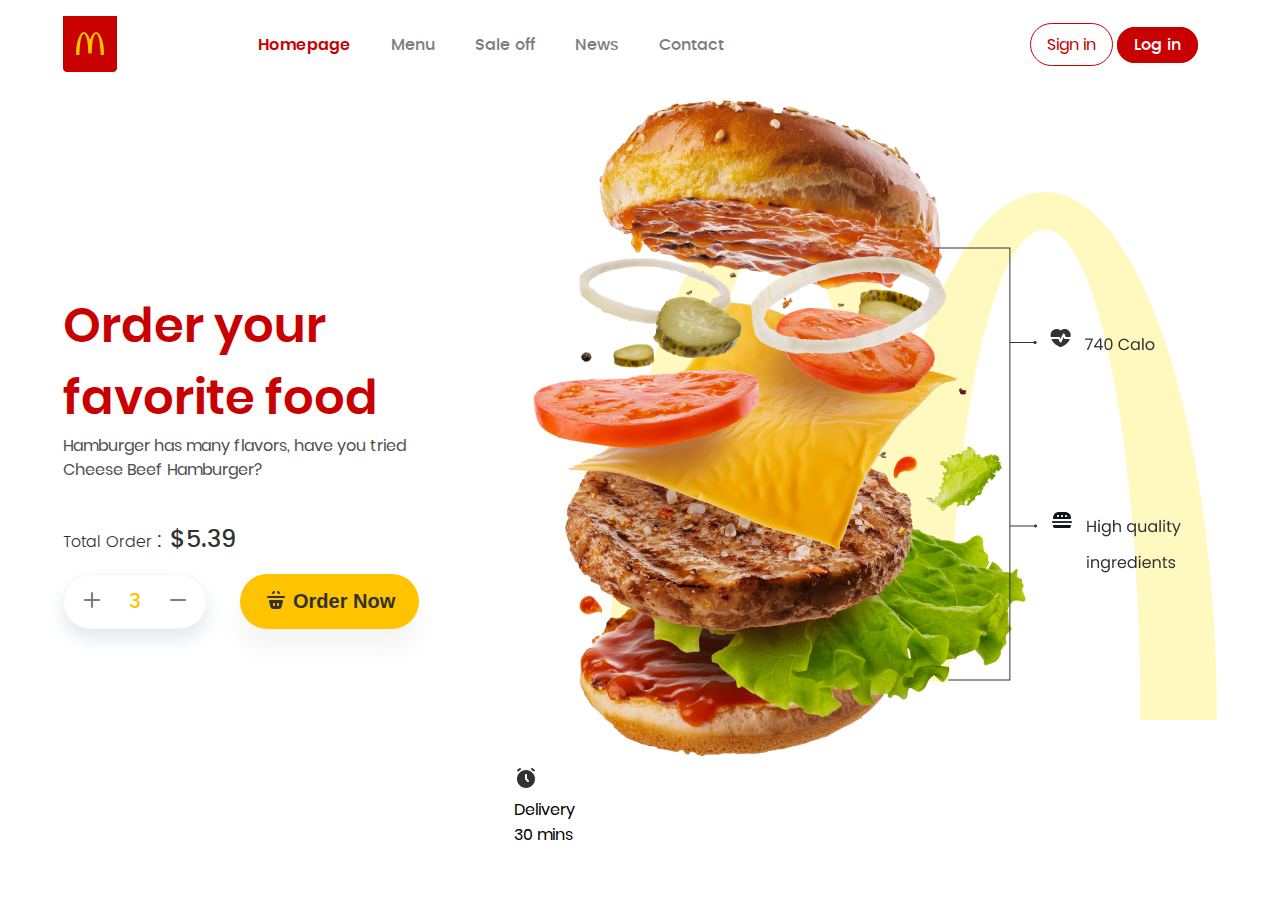
==== Food Delivery/index.html @ c7201e4a "Responsive Header" ====
<!DOCTYPE html>
<html lang="en">
<head>
    <meta charset="UTF-8">
    <meta name="viewport" content="width=device-width, initial-scale=1.0">
    <title>Document</title>
    <link rel="stylesheet" href="./css/style.css">
    <link rel="stylesheet" href="./css/media.css">
</head>
<body>
    
    <div class="container">

        <!-- Header -->
        <header class="main-header">
            <div class="nav">
                <img src="./img/lgo.png" alt="">
                <ul>
                    <li>
                        <a href="">Homepage</a>
                    </li>
                    <li>
                        <a href="">Menu</a>
                    </li>
                    <li>
                        <a href="">Sale off</a>
                    </li>
                    <li>
                        <a href="">News</a>
                    </li>
                    <li>
                        <a href="">Contact</a>
                    </li>
                </ul>
                <div class="link-nav">
                    <a href="">Sign in</a>
                    <a href="">Log in</a>
                </div>
                <div class="menu-icon">
                    <input type="checkbox" id="menu-input" hidden>
                    <label for="menu-input">
                        <svg width="35" height="35" viewBox="0 0 35 35" fill="none" xmlns="http://www.w3.org/2000/svg">
                           <path d="M2.91675 20.4166C2.91675 19.6112 3.56967 18.9583 4.37508 18.9583H30.6251C31.4305 18.9583 32.0834 19.6112 32.0834 20.4166C32.0834 21.2221 31.4305 21.875 30.6251 21.875H4.37508C3.56967 21.875 2.91675 21.2221 2.91675 20.4166Z" fill="#504F4F"/>
                           <path fill-rule="evenodd" clip-rule="evenodd" d="M4.375 14.5833C4.375 9.75082 8.29251 5.83331 13.125 5.83331H21.875C26.7075 5.83331 30.625 9.75082 30.625 14.5833C30.625 15.3887 29.9721 16.0416 29.1667 16.0416H5.83333C5.02792 16.0416 4.375 15.3887 4.375 14.5833ZM13.125 11.6666C13.125 12.4721 12.4721 13.125 11.6667 13.125C10.8613 13.125 10.2083 12.4721 10.2083 11.6666C10.2083 10.8612 10.8613 10.2083 11.6667 10.2083C12.4721 10.2083 13.125 10.8612 13.125 11.6666ZM17.5 13.125C18.3054 13.125 18.9583 12.4721 18.9583 11.6666C18.9583 10.8612 18.3054 10.2083 17.5 10.2083C16.6946 10.2083 16.0417 10.8612 16.0417 11.6666C16.0417 12.4721 16.6946 13.125 17.5 13.125ZM24.7917 11.6666C24.7917 12.4721 24.1388 13.125 23.3333 13.125C22.5279 13.125 21.875 12.4721 21.875 11.6666C21.875 10.8612 22.5279 10.2083 23.3333 10.2083C24.1388 10.2083 24.7917 10.8612 24.7917 11.6666Z" fill="#504F4F"/>
                           <path d="M30.625 26.25C30.625 27.8608 29.3192 29.1666 27.7083 29.1666H7.29167C5.68083 29.1666 4.375 27.8608 4.375 26.25C4.375 25.4446 5.02792 24.7916 5.83333 24.7916H29.1667C29.9721 24.7916 30.625 25.4446 30.625 26.25Z" fill="#504F4F"/>  
                        </svg>

                        <svg id="close-icon" class="w-6 h-6 text-gray-800 dark:text-white" width="35" height="35" aria-hidden="true" xmlns="http://www.w3.org/2000/svg" width="24" height="24" fill="none" viewBox="0 0 24 24">
                           <path stroke="currentColor" stroke-linecap="round" stroke-linejoin="round" stroke-width="2" d="M6 18 17.94 6M18 18 6.06 6"/>
                        </svg>                          
                    </label>
                    <ul class="nav-menu-sidebar">
                        <li>
                            <a href="">Homepage</a>
                        </li>
                        <li>
                            <a href="">Menu</a>
                        </li>
                        <li>
                            <a href="">Sale off</a>
                        </li>
                        <li>
                            <a href="">News</a>
                        </li>
                        <li>
                            <a href="">Contact</a>
                        </li>
                    </ul>
                </div>
            </div>

            <!-- Header Bottom -->
            <div class="header-bottom">

                <!-- Header Left -->
                <div class="header-content-left">
                    <h1>Order your favorite food</h1>
                    <p>Hamburger has many flavors, have you tried Cheese Beef Hamburger?</p>
                
 
                   <div class="order-food">
                        <div class="text-price-order">
                        <span>Total Order</span>
                        <span> : </span>
                        <span>$5.39</span>
                        </div>

                        <div class="action-order">
                            <div class="button-action">
                                <button>
                                    <svg width="24" height="24" viewBox="0 0 24 24" fill="none" xmlns="http://www.w3.org/2000/svg">
                                        <path d="M12 5V19" stroke="#7D7C7C" stroke-width="2" stroke-linecap="round" stroke-linejoin="round"/>
                                        <path d="M5 12H19" stroke="#7D7C7C" stroke-width="2" stroke-linecap="round" stroke-linejoin="round"/>
                                    </svg> 
                                </button>
                        
                                <span>3</span>

                                <button>
                                    <svg width="24" height="24" viewBox="0 0 24 24" fill="none" xmlns="http://www.w3.org/2000/svg">
                                        <path d="M5 12H19" stroke="#7D7C7C" stroke-width="2" stroke-linecap="round" stroke-linejoin="round"/>
                                    </svg>
                                </button>
                            </div>
                            <button>
                                <svg width="24" height="24" viewBox="0 0 24 24" fill="none" xmlns="http://www.w3.org/2000/svg">
                                    <path fill-rule="evenodd" clip-rule="evenodd" d="M5.9963 12C5.344 12 4.86633 12.6144 5.02717 13.2466L6.42488 18.7398C6.76319 20.0693 7.96032 21 9.33225 21H14.6652C16.0383 21 17.2362 20.0678 17.5734 18.7367L18.9644 13.2456C19.1245 12.6137 18.6469 12 17.9951 12H5.9963ZM9 16C9 15.4477 9.44771 15 10 15C10.5523 15 11 15.4477 11 16V17C11 17.5523 10.5523 18 10 18C9.44771 18 9 17.5523 9 17V16ZM13 16C13 15.4477 13.4477 15 14 15C14.5523 15 15 15.4477 15 16V17C15 17.5523 14.5523 18 14 18C13.4477 18 13 17.5523 13 17V16Z" fill="#323232"/>
                                    <path d="M3 9C3 8.44772 3.44772 8 4 8H20C20.5523 8 21 8.44772 21 9C21 9.55228 20.5523 10 20 10H4C3.44772 10 3 9.55228 3 9Z" fill="#323232"/>
                                    <path fill-rule="evenodd" clip-rule="evenodd" d="M10.7071 4.70711C11.0976 4.31658 11.0976 3.68342 10.7071 3.29289C10.3166 2.90237 9.68342 2.90237 9.29289 3.29289L8.29289 4.29289C7.90237 4.68342 7.90237 5.31658 8.29289 5.70711C8.68342 6.09763 9.31658 6.09763 9.70711 5.70711L10.7071 4.70711ZM13.2929 4.70711C12.9024 4.31658 12.9024 3.68342 13.2929 3.29289C13.6834 2.90237 14.3166 2.90237 14.7071 3.29289L15.7071 4.29289C16.0976 4.68342 16.0976 5.31658 15.7071 5.70711C15.3166 6.09763 14.6834 6.09763 14.2929 5.70711L13.2929 4.70711Z" fill="#323232"/>
                                </svg>
                                Order Now
                            </button>
                        </div>
                    </div>
                </div>

                <!-- Header Right -->
                <div class="header-img">
                    <img src="./img/Group 15.png" alt="">
                    <div class="fixed-box-delivery">
                        <div>
                            <svg width="24" height="24" viewBox="0 0 24 24" fill="none" xmlns="http://www.w3.org/2000/svg">
                                <path fill-rule="evenodd" clip-rule="evenodd" d="M3 13C3 8.02944 7.02944 4 12 4C16.9706 4 21 8.02944 21 13C21 17.9706 16.9706 22 12 22C7.02944 22 3 17.9706 3 13ZM13 9C13 8.44772 12.5523 8 12 8C11.4477 8 11 8.44772 11 9V13C11 13.2652 11.1054 13.5196 11.2929 13.7071L13.2929 15.7071C13.6834 16.0976 14.3166 16.0976 14.7071 15.7071C15.0976 15.3166 15.0976 14.6834 14.7071 14.2929L13 12.5858V9Z" fill="#323232"/>
                                <path d="M4.60006 5.30006C4.15823 5.63143 3.53143 5.54189 3.20006 5.10006C2.86869 4.65823 2.95823 4.03143 3.40006 3.70006L5.40006 2.20006C5.84189 1.86869 6.46869 1.95823 6.80006 2.40006C7.13143 2.84189 7.04189 3.46869 6.60006 3.80006L4.60006 5.30006Z" fill="#323232"/>
                                <path d="M18.6001 2.20018C18.1582 1.86881 17.5314 1.95835 17.2001 2.40018C16.8687 2.842 16.9582 3.46881 17.4001 3.80018L19.4001 5.30018C19.8419 5.63155 20.4687 5.542 20.8001 5.10018C21.1314 4.65835 21.0419 4.03155 20.6001 3.70018L18.6001 2.20018Z" fill="#323232"/>
                            </svg>
                        </div>
                        <span>Delivery</span>
                    </div>
                    <span>30 mins</span>
                </div>

            </div>
        </header>
    
        <!-- Main -->
        <main>
        </main>
    
        <!-- Footer -->
        <footer>
    
        </footer>

    </div>

</body>
</html>
---- Food Delivery/css/style.css ----
*{
    margin: 0;
    padding: 0;
    box-sizing: border-box;
}
body{
    font-family: Poppins;
}
.container{
    max-width: 1170px;
    margin: 0 auto;
    padding: 0 0.5rem;
}
ul{ list-style: none; } a{ text-decoration: none; }

@font-face {
    font-family: Poppins;
    font-style: normal;
    font-weight: 900;
    src: url('../font/Poppins/poppins-bold-webfont.woff') format('woff');
}
@font-face {
    font-family: Poppins;
    font-style: normal;
    font-weight: 600;
    src: url('../font/Poppins/Poppins-SemiBold.woff') format('woff');
}
@font-face {
    font-family: Poppins;
    font-style: normal;
    font-weight: 500;
    src: url('../font/Poppins/poppins-medium-webfont.woff') format('woff');
}
@font-face {
    font-family: Poppins;
    font-style: normal;
    font-weight: 400;
    src: url('../font/Poppins/Poppins-Regular.woff') format('woff');
}
@font-face {
    font-family: Poppins;
    font-style: normal;
    font-weight: 300;
    src: url('../font/Poppins/poppins-light-webfont.woff') format('woff');
}

:root{
    --main-color: #C90000;
    --firth-color: #7D7C7C;
    --second-color: #504F4F;
    --third-color: #323232;
    --fourth-color: #FFC300;
    --fifth-color: #FFF6A3;
    --sixth-color: #E3E3E3;
    --seventh-color: #F1F1F1;
    --eighth-color: #fff;
    --ninth-color: #504F4F;
    --last-color: rgba(241, 241, 241, 0.7);
}


/* ----- Header ----- */
.main-header{
    margin-top: 1rem;
}
.nav{
    display: grid;
    grid-template-columns: 58px 635px 187px;
    justify-content: space-between;
    align-items: center;
}
/* .nav img{
    width: 54px;
    height: 56px;
    border-radius: 8px;
} */
.nav ul{
    display: flex;
    justify-content: flex-start;
    align-items: center;
    gap: 2.5rem;
}
.nav ul li:first-child a{
    color: var(--main-color);
    font-weight: 600;
}
.nav ul li:first-child a:hover{
    color: #f49b01;
    font-weight: 600;
}
.nav ul li:not(:first-child) a{
    color: var(--firth-color);
    font-weight: 500;
}
.nav ul li:not(:first-child) a:hover{
    color: #C90000;
    font-weight: 500;
}
.link-nav a{
    border: 1px solid var(--main-color);
    padding: 9px 16px;
    font-size: 16px;
    gap: 10px;
    border-radius: 100px;
}
.link-nav a:first-child{
    color: var(--main-color);
    font-weight: 400;
    gap: 10px;
}

.link-nav a:last-child{
    background-color: var(--main-color);
    color: var(--eighth-color);
    font-weight: 500;
    gap: 10px;
}

.nav-menu-sidebar{
    flex-direction: column;
    position: fixed;
    right: 0;
    top: 10;
    background-color: var(--eighth-color);
    height: 100%;
    padding: 1rem;
    width: 200px;
    border-left: 2px solid var(--firth-color);
    transform: translateX(+300px);
    transition: all 250ms ease-out;
}
#close-icon{
    display: none;
    color: var(--second-color);
}

/* ----- Burger Responsive ----- */

/* #menu-input:checked ~ label */
#menu-input:checked + label + ul{
    transform: translateX(0);
}
#menu-input:checked + label svg:first-child{
    display: none;
}
#menu-input:checked + label svg:last-child{
    display: block;
}

/* ----- Header Bottom ----- */
.header-bottom{
    display: grid;
    grid-template-columns: auto auto;
}
.header-content-left{
    align-self: center;
}
.header-content-left h1{
    color: var(--main-color);
    font-size: 48px;
    font-weight: 600;
}
.header-content-left p{
    color: var(--ninth-color);
    font-size: 16px;
    font-weight: 400;
    line-height: 24px;
    text-align: left;
    width: 77%;
}
.order-food{
    margin-top: 40px;
}
.text-price-order{
    color: var(--third-color);
    margin-bottom: 1rem;
}
.text-price-order span:first-child{
    color: var(--third-color);
    font-size: 16px;
    font-weight: 300;
    line-height: 24px;
}
.text-price-order span:nth-child(2){
    color: var(--third-color);
    font-size: 24px;
    font-weight: 300;
    line-height: 36px;
}
.text-price-order span:last-child{
    color: var(--third-color);
    font-size: 24px;
    font-weight: 500;
    line-height: 36px;
}
.action-order{
    display: flex;
    justify-content: space-between;
    max-width: 79%;
}
.button-action{
    border: 1px solid var(--last-color);
    background-color: var(--eighth-color);
    border-radius: 100px;
    padding: 8px 16px;
    box-shadow: 0px 10px 17px 0px rgba(112, 144, 176, 0.2);
    display: flex;
    align-items: center;
    justify-content: center;
    max-width: 41%;
    gap: 12px;
}
.button-action button{
    background-color: transparent;
    border: none;
}
.button-action span{
    color: var(--fourth-color);
    font-size: 20px;
    font-weight: 500;
}
.button-action span::after , .button-action span::before{
    content: '';
    width: 1px;
    height: 22px;
    display: inline-block;
    color: var(--last-color);
}
.button-action span::after{
    margin-left: 12px;
}
.button-action span::before{
    margin-right: 12px;
}
.action-order > button{
    display: flex;
    justify-content: center;
    align-items: center;
    color: var(--third-color);
    background-color: var(--fourth-color);
    box-shadow: 0 20px 20px 0 var(--last-color);
    border: none;
    border-radius: 100px;
    padding: 16px 24px;
    font-size: 20px;
    font-weight: 600;
}
.button-action span{
    margin-bottom: 5px;
}
.action-order > button svg{
    margin-right: 5px;
    margin-top: -3px;
}
---- Food Delivery/css/media.css ----
@media (max-width:834px){
    .nav{
        grid-template-columns: repeat(3,auto);
    }
    /* این علامت > یعنی فرزندان مستقیم */
    .nav > ul{
        display: none;
    }
    .link-nav{
        justify-self: center;
    }
    .menu-icon{
        justify-self: flex-end;
    }
}

@media (min-width:835px){
    .menu-icon{
        display: none;
    }
}
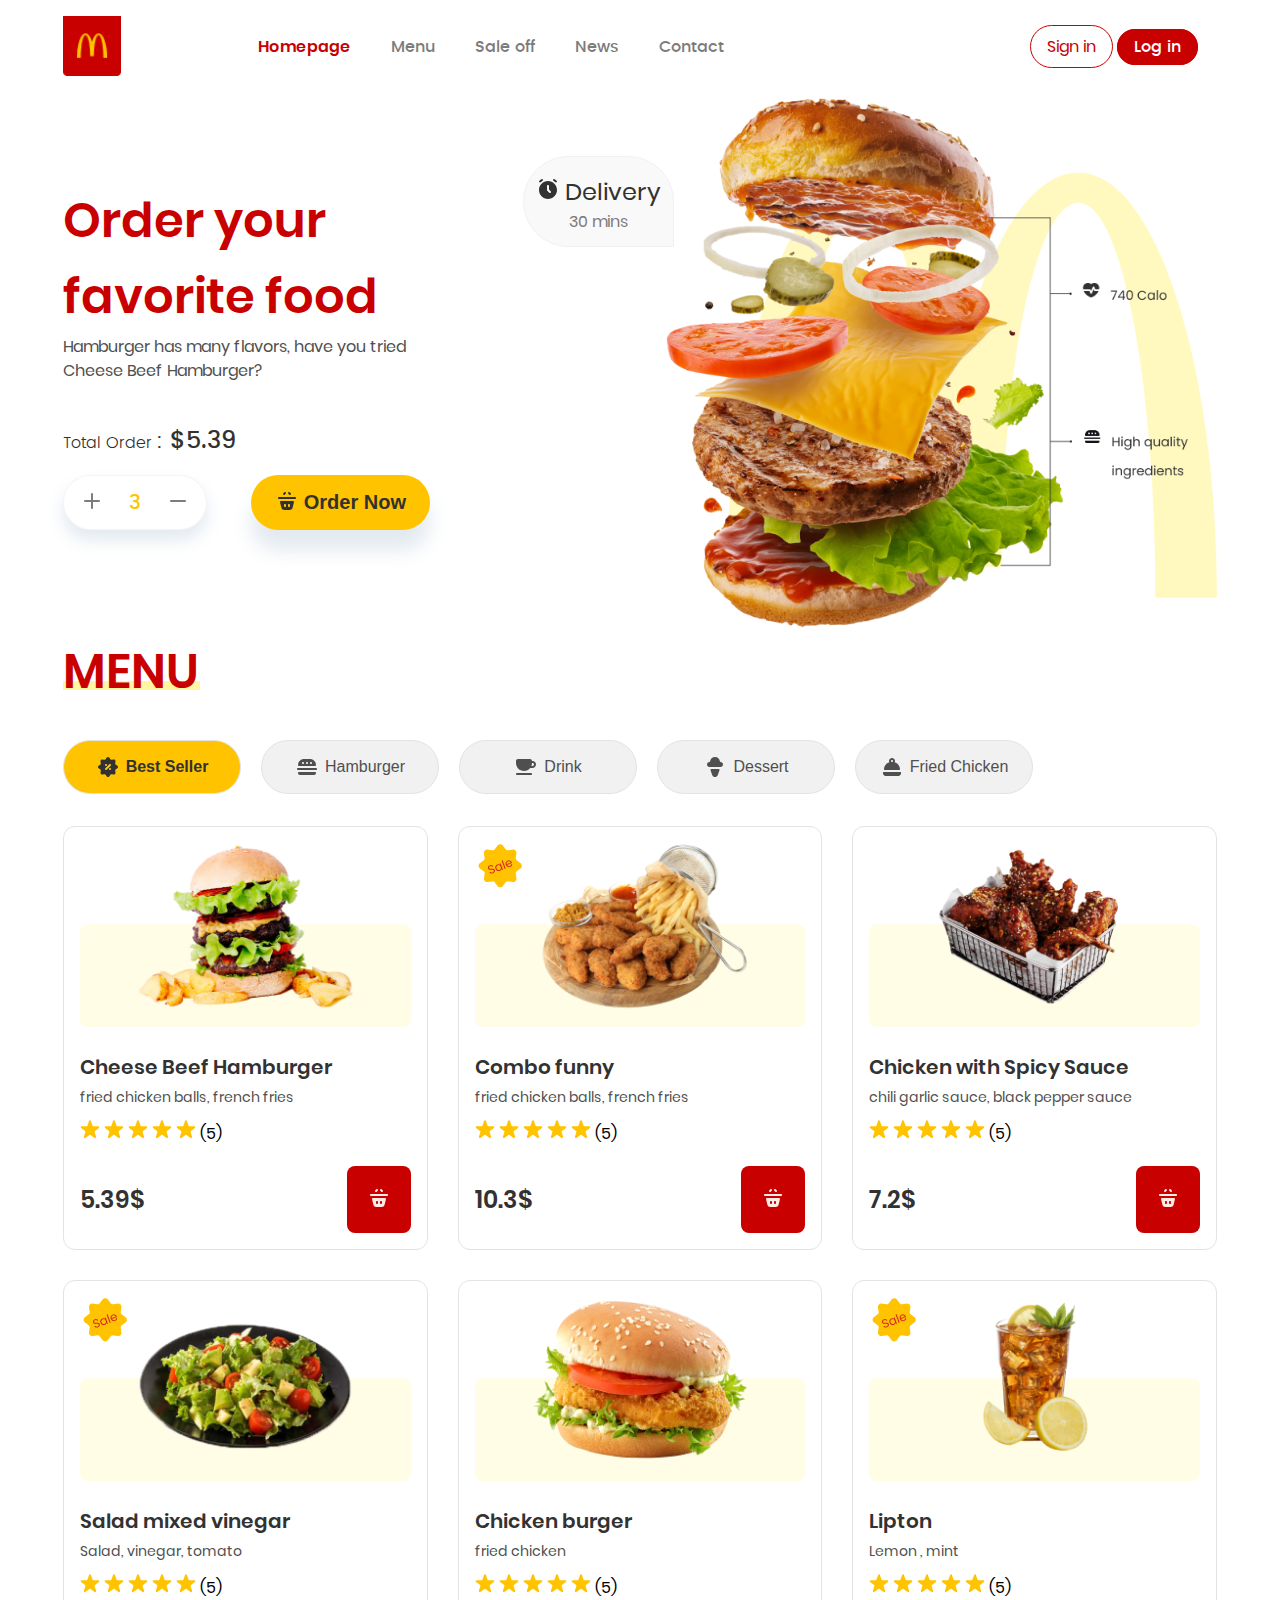
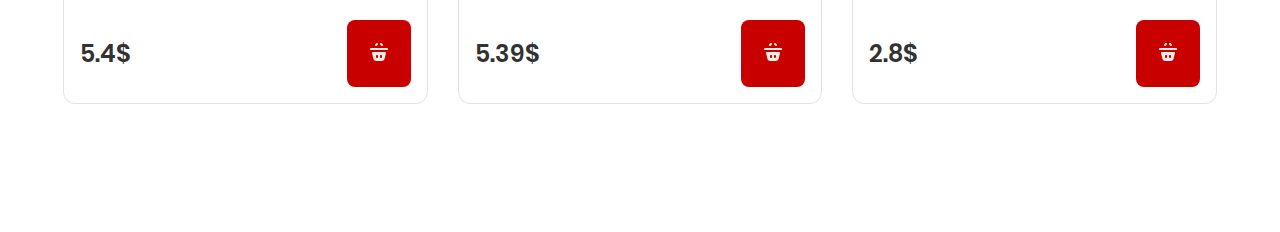
==== commit b8c7aaaa: "Responsive Products" ====
--- a/Food Delivery/index.html
+++ b/Food Delivery/index.html
@@ -13,6 +13,7 @@
 
         <!-- Header -->
         <header class="main-header">
+            <!-- Navbar -->
             <div class="nav">
                 <img src="./img/lgo.png" alt="">
                 <ul>
@@ -78,7 +79,7 @@
                     <p>Hamburger has many flavors, have you tried Cheese Beef Hamburger?</p>
                 
  
-                   <div class="order-food">
+                   <div class="order-food order-food-desktop">
                         <div class="text-price-order">
                         <span>Total Order</span>
                         <span> : </span>
@@ -111,11 +112,11 @@
                                 Order Now
                             </button>
                         </div>
-                    </div>
+                   </div>
                 </div>
 
                 <!-- Header Right -->
-                <div class="header-img">
+                <div class="header-content-right">
                     <img src="./img/Group 15.png" alt="">
                     <div class="fixed-box-delivery">
                         <div>
@@ -124,17 +125,408 @@
                                 <path d="M4.60006 5.30006C4.15823 5.63143 3.53143 5.54189 3.20006 5.10006C2.86869 4.65823 2.95823 4.03143 3.40006 3.70006L5.40006 2.20006C5.84189 1.86869 6.46869 1.95823 6.80006 2.40006C7.13143 2.84189 7.04189 3.46869 6.60006 3.80006L4.60006 5.30006Z" fill="#323232"/>
                                 <path d="M18.6001 2.20018C18.1582 1.86881 17.5314 1.95835 17.2001 2.40018C16.8687 2.842 16.9582 3.46881 17.4001 3.80018L19.4001 5.30018C19.8419 5.63155 20.4687 5.542 20.8001 5.10018C21.1314 4.65835 21.0419 4.03155 20.6001 3.70018L18.6001 2.20018Z" fill="#323232"/>
                             </svg>
-                        </div>
-                        <span>Delivery</span>
-                    </div>
-                    <span>30 mins</span>
-                </div>
-
+                            <span>Delivery</span>
+                        </div>
+                        <span>30 mins</span>
+                    </div>
+                    <div class="order-food order-food-mobile">
+                        <div class="text-price-order">
+                        <span>Total Order</span>
+                        <span> : </span>
+                        <span>$5.39</span>
+                        </div>
+
+                        <div class="action-order">
+                            <div class="button-action">
+                                <button>
+                                    <svg width="24" height="24" viewBox="0 0 24 24" fill="none" xmlns="http://www.w3.org/2000/svg">
+                                        <path d="M12 5V19" stroke="#7D7C7C" stroke-width="2" stroke-linecap="round" stroke-linejoin="round"/>
+                                        <path d="M5 12H19" stroke="#7D7C7C" stroke-width="2" stroke-linecap="round" stroke-linejoin="round"/>
+                                    </svg> 
+                                </button>
+                        
+                                <span>3</span>
+
+                                <button>
+                                    <svg width="24" height="24" viewBox="0 0 24 24" fill="none" xmlns="http://www.w3.org/2000/svg">
+                                        <path d="M5 12H19" stroke="#7D7C7C" stroke-width="2" stroke-linecap="round" stroke-linejoin="round"/>
+                                    </svg>
+                                </button>
+                            </div>
+                            <button>
+                                <svg width="24" height="24" viewBox="0 0 24 24" fill="none" xmlns="http://www.w3.org/2000/svg">
+                                    <path fill-rule="evenodd" clip-rule="evenodd" d="M5.9963 12C5.344 12 4.86633 12.6144 5.02717 13.2466L6.42488 18.7398C6.76319 20.0693 7.96032 21 9.33225 21H14.6652C16.0383 21 17.2362 20.0678 17.5734 18.7367L18.9644 13.2456C19.1245 12.6137 18.6469 12 17.9951 12H5.9963ZM9 16C9 15.4477 9.44771 15 10 15C10.5523 15 11 15.4477 11 16V17C11 17.5523 10.5523 18 10 18C9.44771 18 9 17.5523 9 17V16ZM13 16C13 15.4477 13.4477 15 14 15C14.5523 15 15 15.4477 15 16V17C15 17.5523 14.5523 18 14 18C13.4477 18 13 17.5523 13 17V16Z" fill="#323232"/>
+                                    <path d="M3 9C3 8.44772 3.44772 8 4 8H20C20.5523 8 21 8.44772 21 9C21 9.55228 20.5523 10 20 10H4C3.44772 10 3 9.55228 3 9Z" fill="#323232"/>
+                                    <path fill-rule="evenodd" clip-rule="evenodd" d="M10.7071 4.70711C11.0976 4.31658 11.0976 3.68342 10.7071 3.29289C10.3166 2.90237 9.68342 2.90237 9.29289 3.29289L8.29289 4.29289C7.90237 4.68342 7.90237 5.31658 8.29289 5.70711C8.68342 6.09763 9.31658 6.09763 9.70711 5.70711L10.7071 4.70711ZM13.2929 4.70711C12.9024 4.31658 12.9024 3.68342 13.2929 3.29289C13.6834 2.90237 14.3166 2.90237 14.7071 3.29289L15.7071 4.29289C16.0976 4.68342 16.0976 5.31658 15.7071 5.70711C15.3166 6.09763 14.6834 6.09763 14.2929 5.70711L13.2929 4.70711Z" fill="#323232"/>
+                                </svg>
+                                Order Now
+                            </button>
+                        </div>
+                    </div>
+                </div>
             </div>
         </header>
     
+
         <!-- Main -->
         <main>
+            <div class="section-food">
+                
+                <!-- Main Title -->
+                <div class="row-title-section">
+                    <h4>
+                        MENU
+                        <div class="line-bottom-row-title"></div>
+                    </h4>
+                    
+                </div>
+
+                <!-- Menu Buttons -->
+                <div class="row-button-category">
+                    <button class="button-active-category">
+                        <svg width="24" height="24" viewBox="0 0 24 24" fill="none" xmlns="http://www.w3.org/2000/svg">
+                            <path fill-rule="evenodd" clip-rule="evenodd" d="M13.2193 2.60795C12.607 1.80052 11.3932 1.80052 10.781 2.60795L9.40692 4.42007C9.18858 4.70802 8.83187 4.85577 8.47387 4.80655L6.22093 4.49678C5.21707 4.35876 4.35876 5.21707 4.49678 6.22092L4.80655 8.47387C4.85577 8.83187 4.70802 9.18858 4.42007 9.40692L2.60795 10.781C1.80052 11.3932 1.80052 12.607 2.60795 13.2193L4.42007 14.5933C4.70802 14.8116 4.85577 15.1683 4.80655 15.5263L4.49678 17.7793C4.35876 18.7831 5.21707 19.6415 6.22092 19.5034L8.47387 19.1937C8.83187 19.1444 9.18858 19.2922 9.40691 19.5801L10.781 21.3923C11.3932 22.1997 12.607 22.1997 13.2193 21.3923L14.5933 19.5801C14.8116 19.2922 15.1683 19.1444 15.5263 19.1937L17.7793 19.5034C18.7831 19.6415 19.6415 18.7831 19.5034 17.7793L19.1937 15.5263C19.1444 15.1683 19.2922 14.8116 19.5801 14.5933L21.3923 13.2193C22.1997 12.607 22.1997 11.3932 21.3923 10.781L19.5801 9.40692C19.2922 9.18858 19.1444 8.83187 19.1937 8.47387L19.5034 6.22092C19.6415 5.21707 18.7831 4.35876 17.7793 4.49678L15.5263 4.80655C15.1683 4.85577 14.8116 4.70802 14.5933 4.42007L13.2193 2.60795ZM14.7071 9.2929C14.3166 8.90237 13.6834 8.90237 13.2929 9.2929L9.29289 13.2929C8.90237 13.6834 8.90237 14.3166 9.29289 14.7071C9.68342 15.0976 10.3166 15.0976 10.7071 14.7071L14.7071 10.7071C15.0976 10.3166 15.0976 9.68342 14.7071 9.2929ZM10 11C9.44772 11 9 10.5523 9 10C9 9.44772 9.44772 9 10 9C10.5523 9 11 9.44772 11 10C11 10.5523 10.5523 11 10 11ZM14 15C14.5523 15 15 14.5523 15 14C15 13.4477 14.5523 13 14 13C13.4477 13 13 13.4477 13 14C13 14.5523 13.4477 15 14 15Z" fill="#323232"/>
+                        </svg>  
+                        
+                        <span>Best Seller</span>                         
+                    </button>
+
+                    <button>
+                        <svg width="24" height="24" viewBox="0 0 24 24" fill="none" xmlns="http://www.w3.org/2000/svg">
+                            <path d="M2 14C2 13.4477 2.44772 13 3 13H21C21.5523 13 22 13.4477 22 14C22 14.5523 21.5523 15 21 15H3C2.44772 15 2 14.5523 2 14Z" fill="#504F4F"/>
+                            <path fill-rule="evenodd" clip-rule="evenodd" d="M3 10C3 6.68629 5.68629 4 9 4H15C18.3137 4 21 6.68629 21 10C21 10.5523 20.5523 11 20 11H4C3.44772 11 3 10.5523 3 10ZM9 8C9 8.55228 8.55228 9 8 9C7.44772 9 7 8.55228 7 8C7 7.44772 7.44772 7 8 7C8.55228 7 9 7.44772 9 8ZM12 9C12.5523 9 13 8.55228 13 8C13 7.44772 12.5523 7 12 7C11.4477 7 11 7.44772 11 8C11 8.55228 11.4477 9 12 9ZM17 8C17 8.55228 16.5523 9 16 9C15.4477 9 15 8.55228 15 8C15 7.44772 15.4477 7 16 7C16.5523 7 17 7.44772 17 8Z" fill="#504F4F"/>
+                            <path d="M21 18C21 19.1046 20.1046 20 19 20H5C3.89543 20 3 19.1046 3 18C3 17.4477 3.44772 17 4 17H20C20.5523 17 21 17.4477 21 18Z" fill="#504F4F"/>
+                        </svg>
+                              
+                        <span>Hamburger</span>                         
+                    </button>
+
+                    <button>
+                        <svg width="24" height="24" viewBox="0 0 24 24" fill="none" xmlns="http://www.w3.org/2000/svg">
+                            <path d="M2 19C2 18.4477 2.44772 18 3 18H17C17.5523 18 18 18.4477 18 19C18 19.5523 17.5523 20 17 20H3C2.44772 20 2 19.5523 2 19Z" fill="#504F4F"/>
+                            <path fill-rule="evenodd" clip-rule="evenodd" d="M4 4C2.89543 4 2 4.89543 2 6V8C2 12.4183 5.58172 16 10 16C12.5264 16 14.7793 14.8289 16.2454 13H18.5C20.433 13 22 11.433 22 9.5C22 7.567 20.433 6 18.5 6H18C18 4.89543 17.1046 4 16 4H4ZM18 8C18 9.0609 17.7935 10.0736 17.4185 11H18.5C19.3284 11 20 10.3284 20 9.5C20 8.67157 19.3284 8 18.5 8H18Z" fill="#504F4F"/>
+                        </svg>
+                                                          
+                        
+                        <span>Drink</span>                         
+                    </button>
+
+                    <button>
+                        <svg width="24" height="24" viewBox="0 0 24 24" fill="none" xmlns="http://www.w3.org/2000/svg">
+                            <path d="M7.50668 15.3511C7.26153 14.6974 7.74481 14 8.44301 14H15.557C16.2552 14 16.7385 14.6974 16.4933 15.3511L14.7023 20.1273C14.2799 21.2538 13.203 22 12 22C10.797 22 9.72017 21.2538 9.29777 20.1273L7.50668 15.3511Z" fill="#504F4F"/>
+                            <path fill-rule="evenodd" clip-rule="evenodd" d="M16.9754 6.5007C17.0026 6.7755 17.2239 7 17.5 7C18.8807 7 20 8.11929 20 9.5C20 10.8807 18.8807 12 17.5 12H12H6.5C5.11929 12 4 10.8807 4 9.5C4 8.11929 5.11929 7 6.5 7C6.77614 7 6.99737 6.7755 7.02462 6.5007C7.27516 3.9737 9.40709 2 12 2C14.5929 2 16.7248 3.9737 16.9754 6.5007Z" fill="#504F4F"/>
+                        </svg>
+                            
+                        
+                        <span>Dessert</span>                         
+                    </button>
+
+                    <button>
+                        <svg width="24" height="24" viewBox="0 0 24 24" fill="none" xmlns="http://www.w3.org/2000/svg">
+                            <path d="M3 17.8C3 17.3582 3.35817 17 3.8 17H20.2C20.6418 17 21 17.3582 21 17.8C21 19.5673 19.5673 21 17.8 21H6.2C4.43269 21 3 19.5673 3 17.8Z" fill="#504F4F"/>
+                            <path fill-rule="evenodd" clip-rule="evenodd" d="M3.8 17C3.35817 17 3 17.3582 3 17.8C3 19.5673 4.43269 21 6.2 21H17.8C19.5673 21 21 19.5673 21 17.8C21 17.3582 20.6418 17 20.2 17H3.8Z" fill="#504F4F"/>
+                            <path fill-rule="evenodd" clip-rule="evenodd" d="M14.6785 7.35254C14.8842 6.94614 15 6.4866 15 6C15 4.34315 13.6569 3 12 3C10.3431 3 9 4.34315 9 6C9 6.4866 9.11585 6.94614 9.32147 7.35254C6.23647 8.32706 4 11.2119 4 14.619C4 14.8294 4.17056 15 4.38095 15H19.619C19.8294 15 20 14.8294 20 14.619C20 11.2119 17.7635 8.32706 14.6785 7.35254ZM13 6C13 6.55228 12.5523 7 12 7C11.4477 7 11 6.55228 11 6C11 5.44772 11.4477 5 12 5C12.5523 5 13 5.44772 13 6Z" fill="#504F4F"/>
+                        </svg>
+                               
+                        <span>Fried Chicken</span>                         
+                    </button>
+                </div>
+
+                <!-- Food Products -->
+                <div class="row-grid-food-products">
+                    <div class="item-food-grid">
+                        <div class="img-item-food-grid">
+                            <img src="./img/image tab.png" alt="">
+                        </div>
+                        <div class="info-item-food-grid">
+                            <h5>Cheese Beef Hamburger</h5>
+                            <p>fried chicken balls, french fries</p>
+                            <div class="score-item-food-grid">
+                                <!-- <img src="./img/Frame 35.svg" alt=""> -->
+                                <svg width="20" height="19" viewBox="0 0 20 19" fill="none" xmlns="http://www.w3.org/2000/svg">
+                                    <path d="M9.04894 0.927052C9.3483 0.00574112 10.6517 0.00573993 10.9511 0.927051L12.4697 5.60081C12.6035 6.01284 12.9875 6.2918 13.4207 6.2918H18.335C19.3037 6.2918 19.7065 7.53141 18.9228 8.10081L14.947 10.9894C14.5966 11.244 14.4499 11.6954 14.5838 12.1074L16.1024 16.7812C16.4017 17.7025 15.3472 18.4686 14.5635 17.8992L10.5878 15.0106C10.2373 14.756 9.7627 14.756 9.41221 15.0106L5.43648 17.8992C4.65276 18.4686 3.59828 17.7025 3.89763 16.7812L5.41623 12.1074C5.55011 11.6954 5.40345 11.244 5.05296 10.9894L1.07722 8.10081C0.293507 7.53141 0.696283 6.2918 1.66501 6.2918H6.57929C7.01252 6.2918 7.39647 6.01284 7.53035 5.60081L9.04894 0.927052Z" fill="#FFC300"/>
+                                </svg>
+
+                                <svg width="20" height="19" viewBox="0 0 20 19" fill="none" xmlns="http://www.w3.org/2000/svg">
+                                        <path d="M9.04894 0.927052C9.3483 0.00574112 10.6517 0.00573993 10.9511 0.927051L12.4697 5.60081C12.6035 6.01284 12.9875 6.2918 13.4207 6.2918H18.335C19.3037 6.2918 19.7065 7.53141 18.9228 8.10081L14.947 10.9894C14.5966 11.244 14.4499 11.6954 14.5838 12.1074L16.1024 16.7812C16.4017 17.7025 15.3472 18.4686 14.5635 17.8992L10.5878 15.0106C10.2373 14.756 9.7627 14.756 9.41221 15.0106L5.43648 17.8992C4.65276 18.4686 3.59828 17.7025 3.89763 16.7812L5.41623 12.1074C5.55011 11.6954 5.40345 11.244 5.05296 10.9894L1.07722 8.10081C0.293507 7.53141 0.696283 6.2918 1.66501 6.2918H6.57929C7.01252 6.2918 7.39647 6.01284 7.53035 5.60081L9.04894 0.927052Z" fill="#FFC300"/>
+                                </svg>
+
+                                <svg width="20" height="19" viewBox="0 0 20 19" fill="none" xmlns="http://www.w3.org/2000/svg">
+                                            <path d="M9.04894 0.927052C9.3483 0.00574112 10.6517 0.00573993 10.9511 0.927051L12.4697 5.60081C12.6035 6.01284 12.9875 6.2918 13.4207 6.2918H18.335C19.3037 6.2918 19.7065 7.53141 18.9228 8.10081L14.947 10.9894C14.5966 11.244 14.4499 11.6954 14.5838 12.1074L16.1024 16.7812C16.4017 17.7025 15.3472 18.4686 14.5635 17.8992L10.5878 15.0106C10.2373 14.756 9.7627 14.756 9.41221 15.0106L5.43648 17.8992C4.65276 18.4686 3.59828 17.7025 3.89763 16.7812L5.41623 12.1074C5.55011 11.6954 5.40345 11.244 5.05296 10.9894L1.07722 8.10081C0.293507 7.53141 0.696283 6.2918 1.66501 6.2918H6.57929C7.01252 6.2918 7.39647 6.01284 7.53035 5.60081L9.04894 0.927052Z" fill="#FFC300"/>
+                                </svg>
+
+                                <svg width="20" height="19" viewBox="0 0 20 19" fill="none" xmlns="http://www.w3.org/2000/svg">
+                                                <path d="M9.04894 0.927052C9.3483 0.00574112 10.6517 0.00573993 10.9511 0.927051L12.4697 5.60081C12.6035 6.01284 12.9875 6.2918 13.4207 6.2918H18.335C19.3037 6.2918 19.7065 7.53141 18.9228 8.10081L14.947 10.9894C14.5966 11.244 14.4499 11.6954 14.5838 12.1074L16.1024 16.7812C16.4017 17.7025 15.3472 18.4686 14.5635 17.8992L10.5878 15.0106C10.2373 14.756 9.7627 14.756 9.41221 15.0106L5.43648 17.8992C4.65276 18.4686 3.59828 17.7025 3.89763 16.7812L5.41623 12.1074C5.55011 11.6954 5.40345 11.244 5.05296 10.9894L1.07722 8.10081C0.293507 7.53141 0.696283 6.2918 1.66501 6.2918H6.57929C7.01252 6.2918 7.39647 6.01284 7.53035 5.60081L9.04894 0.927052Z" fill="#FFC300"/>
+                                </svg>
+
+                                <svg width="20" height="19" viewBox="0 0 20 19" fill="none" xmlns="http://www.w3.org/2000/svg">
+                                                    <path d="M9.04894 0.927052C9.3483 0.00574112 10.6517 0.00573993 10.9511 0.927051L12.4697 5.60081C12.6035 6.01284 12.9875 6.2918 13.4207 6.2918H18.335C19.3037 6.2918 19.7065 7.53141 18.9228 8.10081L14.947 10.9894C14.5966 11.244 14.4499 11.6954 14.5838 12.1074L16.1024 16.7812C16.4017 17.7025 15.3472 18.4686 14.5635 17.8992L10.5878 15.0106C10.2373 14.756 9.7627 14.756 9.41221 15.0106L5.43648 17.8992C4.65276 18.4686 3.59828 17.7025 3.89763 16.7812L5.41623 12.1074C5.55011 11.6954 5.40345 11.244 5.05296 10.9894L1.07722 8.10081C0.293507 7.53141 0.696283 6.2918 1.66501 6.2918H6.57929C7.01252 6.2918 7.39647 6.01284 7.53035 5.60081L9.04894 0.927052Z" fill="#FFC300"/>
+                                </svg>
+
+                                <span>(5)</span>
+                                                    
+                            </div>
+
+                            <div class="bottom-item-food-grid">
+                                <span>5.39$</span>
+                                <button>
+                                    <svg width="44" height="44" viewBox="0 0 44 44" fill="none" xmlns="http://www.w3.org/2000/svg">
+                                        <rect width="44" height="44" rx="8" fill="#C90000"/>
+                                        <path fill-rule="evenodd" clip-rule="evenodd" d="M15.9963 22C15.344 22 14.8663 22.6144 15.0272 23.2466L16.4249 28.7398C16.7632 30.0693 17.9603 31 19.3322 31H24.6652C26.0383 31 27.2362 30.0678 27.5734 28.7367L28.9644 23.2456C29.1245 22.6137 28.6469 22 27.9951 22H15.9963ZM19 26C19 25.4477 19.4477 25 20 25C20.5523 25 21 25.4477 21 26V27C21 27.5523 20.5523 28 20 28C19.4477 28 19 27.5523 19 27V26ZM23 26C23 25.4477 23.4477 25 24 25C24.5523 25 25 25.4477 25 26V27C25 27.5523 24.5523 28 24 28C23.4477 28 23 27.5523 23 27V26Z" fill="#FFEAE6"/>
+                                        <path d="M13 19C13 18.4477 13.4477 18 14 18H30C30.5523 18 31 18.4477 31 19C31 19.5523 30.5523 20 30 20H14C13.4477 20 13 19.5523 13 19Z" fill="#FFEAE6"/>
+                                        <path fill-rule="evenodd" clip-rule="evenodd" d="M20.7071 14.7071C21.0976 14.3166 21.0976 13.6834 20.7071 13.2929C20.3166 12.9024 19.6834 12.9024 19.2929 13.2929L18.2929 14.2929C17.9024 14.6834 17.9024 15.3166 18.2929 15.7071C18.6834 16.0976 19.3166 16.0976 19.7071 15.7071L20.7071 14.7071ZM23.2929 14.7071C22.9024 14.3166 22.9024 13.6834 23.2929 13.2929C23.6834 12.9024 24.3166 12.9024 24.7071 13.2929L25.7071 14.2929C26.0976 14.6834 26.0976 15.3166 25.7071 15.7071C25.3166 16.0976 24.6834 16.0976 24.2929 15.7071L23.2929 14.7071Z" fill="#FFEAE6"/>
+                                    </svg>                                     
+                                </button>
+                            </div>
+                        </div>
+                    </div>
+                    <div class="item-food-grid">
+                        <div class="img-sale">
+                            <img src="./img/sale.png" alt="">
+                        </div>
+                        <div class="img-item-food-grid">
+                            <img src="./img/image tab5.png" alt="">
+                        </div>
+                        <div class="info-item-food-grid">
+                            <h5>Combo funny</h5>
+                            <p>fried chicken balls, french fries</p>
+                            <div class="score-item-food-grid">
+                                <!-- <img src="./img/Frame 35.svg" alt=""> -->
+                                <svg width="20" height="19" viewBox="0 0 20 19" fill="none" xmlns="http://www.w3.org/2000/svg">
+                                    <path d="M9.04894 0.927052C9.3483 0.00574112 10.6517 0.00573993 10.9511 0.927051L12.4697 5.60081C12.6035 6.01284 12.9875 6.2918 13.4207 6.2918H18.335C19.3037 6.2918 19.7065 7.53141 18.9228 8.10081L14.947 10.9894C14.5966 11.244 14.4499 11.6954 14.5838 12.1074L16.1024 16.7812C16.4017 17.7025 15.3472 18.4686 14.5635 17.8992L10.5878 15.0106C10.2373 14.756 9.7627 14.756 9.41221 15.0106L5.43648 17.8992C4.65276 18.4686 3.59828 17.7025 3.89763 16.7812L5.41623 12.1074C5.55011 11.6954 5.40345 11.244 5.05296 10.9894L1.07722 8.10081C0.293507 7.53141 0.696283 6.2918 1.66501 6.2918H6.57929C7.01252 6.2918 7.39647 6.01284 7.53035 5.60081L9.04894 0.927052Z" fill="#FFC300"/>
+                                </svg>
+
+                                <svg width="20" height="19" viewBox="0 0 20 19" fill="none" xmlns="http://www.w3.org/2000/svg">
+                                        <path d="M9.04894 0.927052C9.3483 0.00574112 10.6517 0.00573993 10.9511 0.927051L12.4697 5.60081C12.6035 6.01284 12.9875 6.2918 13.4207 6.2918H18.335C19.3037 6.2918 19.7065 7.53141 18.9228 8.10081L14.947 10.9894C14.5966 11.244 14.4499 11.6954 14.5838 12.1074L16.1024 16.7812C16.4017 17.7025 15.3472 18.4686 14.5635 17.8992L10.5878 15.0106C10.2373 14.756 9.7627 14.756 9.41221 15.0106L5.43648 17.8992C4.65276 18.4686 3.59828 17.7025 3.89763 16.7812L5.41623 12.1074C5.55011 11.6954 5.40345 11.244 5.05296 10.9894L1.07722 8.10081C0.293507 7.53141 0.696283 6.2918 1.66501 6.2918H6.57929C7.01252 6.2918 7.39647 6.01284 7.53035 5.60081L9.04894 0.927052Z" fill="#FFC300"/>
+                                </svg>
+
+                                <svg width="20" height="19" viewBox="0 0 20 19" fill="none" xmlns="http://www.w3.org/2000/svg">
+                                            <path d="M9.04894 0.927052C9.3483 0.00574112 10.6517 0.00573993 10.9511 0.927051L12.4697 5.60081C12.6035 6.01284 12.9875 6.2918 13.4207 6.2918H18.335C19.3037 6.2918 19.7065 7.53141 18.9228 8.10081L14.947 10.9894C14.5966 11.244 14.4499 11.6954 14.5838 12.1074L16.1024 16.7812C16.4017 17.7025 15.3472 18.4686 14.5635 17.8992L10.5878 15.0106C10.2373 14.756 9.7627 14.756 9.41221 15.0106L5.43648 17.8992C4.65276 18.4686 3.59828 17.7025 3.89763 16.7812L5.41623 12.1074C5.55011 11.6954 5.40345 11.244 5.05296 10.9894L1.07722 8.10081C0.293507 7.53141 0.696283 6.2918 1.66501 6.2918H6.57929C7.01252 6.2918 7.39647 6.01284 7.53035 5.60081L9.04894 0.927052Z" fill="#FFC300"/>
+                                </svg>
+
+                                <svg width="20" height="19" viewBox="0 0 20 19" fill="none" xmlns="http://www.w3.org/2000/svg">
+                                                <path d="M9.04894 0.927052C9.3483 0.00574112 10.6517 0.00573993 10.9511 0.927051L12.4697 5.60081C12.6035 6.01284 12.9875 6.2918 13.4207 6.2918H18.335C19.3037 6.2918 19.7065 7.53141 18.9228 8.10081L14.947 10.9894C14.5966 11.244 14.4499 11.6954 14.5838 12.1074L16.1024 16.7812C16.4017 17.7025 15.3472 18.4686 14.5635 17.8992L10.5878 15.0106C10.2373 14.756 9.7627 14.756 9.41221 15.0106L5.43648 17.8992C4.65276 18.4686 3.59828 17.7025 3.89763 16.7812L5.41623 12.1074C5.55011 11.6954 5.40345 11.244 5.05296 10.9894L1.07722 8.10081C0.293507 7.53141 0.696283 6.2918 1.66501 6.2918H6.57929C7.01252 6.2918 7.39647 6.01284 7.53035 5.60081L9.04894 0.927052Z" fill="#FFC300"/>
+                                </svg>
+
+                                <svg width="20" height="19" viewBox="0 0 20 19" fill="none" xmlns="http://www.w3.org/2000/svg">
+                                                    <path d="M9.04894 0.927052C9.3483 0.00574112 10.6517 0.00573993 10.9511 0.927051L12.4697 5.60081C12.6035 6.01284 12.9875 6.2918 13.4207 6.2918H18.335C19.3037 6.2918 19.7065 7.53141 18.9228 8.10081L14.947 10.9894C14.5966 11.244 14.4499 11.6954 14.5838 12.1074L16.1024 16.7812C16.4017 17.7025 15.3472 18.4686 14.5635 17.8992L10.5878 15.0106C10.2373 14.756 9.7627 14.756 9.41221 15.0106L5.43648 17.8992C4.65276 18.4686 3.59828 17.7025 3.89763 16.7812L5.41623 12.1074C5.55011 11.6954 5.40345 11.244 5.05296 10.9894L1.07722 8.10081C0.293507 7.53141 0.696283 6.2918 1.66501 6.2918H6.57929C7.01252 6.2918 7.39647 6.01284 7.53035 5.60081L9.04894 0.927052Z" fill="#FFC300"/>
+                                </svg>
+
+                                <span>(5)</span>
+                                                    
+                            </div>
+
+                            <div class="bottom-item-food-grid">
+                                <span>10.3$</span>
+                                <button>
+                                    <svg width="44" height="44" viewBox="0 0 44 44" fill="none" xmlns="http://www.w3.org/2000/svg">
+                                        <rect width="44" height="44" rx="8" fill="#C90000"/>
+                                        <path fill-rule="evenodd" clip-rule="evenodd" d="M15.9963 22C15.344 22 14.8663 22.6144 15.0272 23.2466L16.4249 28.7398C16.7632 30.0693 17.9603 31 19.3322 31H24.6652C26.0383 31 27.2362 30.0678 27.5734 28.7367L28.9644 23.2456C29.1245 22.6137 28.6469 22 27.9951 22H15.9963ZM19 26C19 25.4477 19.4477 25 20 25C20.5523 25 21 25.4477 21 26V27C21 27.5523 20.5523 28 20 28C19.4477 28 19 27.5523 19 27V26ZM23 26C23 25.4477 23.4477 25 24 25C24.5523 25 25 25.4477 25 26V27C25 27.5523 24.5523 28 24 28C23.4477 28 23 27.5523 23 27V26Z" fill="#FFEAE6"/>
+                                        <path d="M13 19C13 18.4477 13.4477 18 14 18H30C30.5523 18 31 18.4477 31 19C31 19.5523 30.5523 20 30 20H14C13.4477 20 13 19.5523 13 19Z" fill="#FFEAE6"/>
+                                        <path fill-rule="evenodd" clip-rule="evenodd" d="M20.7071 14.7071C21.0976 14.3166 21.0976 13.6834 20.7071 13.2929C20.3166 12.9024 19.6834 12.9024 19.2929 13.2929L18.2929 14.2929C17.9024 14.6834 17.9024 15.3166 18.2929 15.7071C18.6834 16.0976 19.3166 16.0976 19.7071 15.7071L20.7071 14.7071ZM23.2929 14.7071C22.9024 14.3166 22.9024 13.6834 23.2929 13.2929C23.6834 12.9024 24.3166 12.9024 24.7071 13.2929L25.7071 14.2929C26.0976 14.6834 26.0976 15.3166 25.7071 15.7071C25.3166 16.0976 24.6834 16.0976 24.2929 15.7071L23.2929 14.7071Z" fill="#FFEAE6"/>
+                                    </svg>                                     
+                                </button>
+                            </div>
+                        </div>
+                    </div>
+                    <div class="item-food-grid">
+                        <div class="img-item-food-grid">
+                            <img src="./img/image tab1.png" alt="">
+                        </div>
+                        <div class="info-item-food-grid">
+                            <h5>‌Chicken with Spicy Sauce</h5>
+                            <p>chili garlic sauce, black pepper sauce</p>
+                            <div class="score-item-food-grid">
+                                <!-- <img src="./img/Frame 35.svg" alt=""> -->
+                                <svg width="20" height="19" viewBox="0 0 20 19" fill="none" xmlns="http://www.w3.org/2000/svg">
+                                    <path d="M9.04894 0.927052C9.3483 0.00574112 10.6517 0.00573993 10.9511 0.927051L12.4697 5.60081C12.6035 6.01284 12.9875 6.2918 13.4207 6.2918H18.335C19.3037 6.2918 19.7065 7.53141 18.9228 8.10081L14.947 10.9894C14.5966 11.244 14.4499 11.6954 14.5838 12.1074L16.1024 16.7812C16.4017 17.7025 15.3472 18.4686 14.5635 17.8992L10.5878 15.0106C10.2373 14.756 9.7627 14.756 9.41221 15.0106L5.43648 17.8992C4.65276 18.4686 3.59828 17.7025 3.89763 16.7812L5.41623 12.1074C5.55011 11.6954 5.40345 11.244 5.05296 10.9894L1.07722 8.10081C0.293507 7.53141 0.696283 6.2918 1.66501 6.2918H6.57929C7.01252 6.2918 7.39647 6.01284 7.53035 5.60081L9.04894 0.927052Z" fill="#FFC300"/>
+                                </svg>
+
+                                <svg width="20" height="19" viewBox="0 0 20 19" fill="none" xmlns="http://www.w3.org/2000/svg">
+                                        <path d="M9.04894 0.927052C9.3483 0.00574112 10.6517 0.00573993 10.9511 0.927051L12.4697 5.60081C12.6035 6.01284 12.9875 6.2918 13.4207 6.2918H18.335C19.3037 6.2918 19.7065 7.53141 18.9228 8.10081L14.947 10.9894C14.5966 11.244 14.4499 11.6954 14.5838 12.1074L16.1024 16.7812C16.4017 17.7025 15.3472 18.4686 14.5635 17.8992L10.5878 15.0106C10.2373 14.756 9.7627 14.756 9.41221 15.0106L5.43648 17.8992C4.65276 18.4686 3.59828 17.7025 3.89763 16.7812L5.41623 12.1074C5.55011 11.6954 5.40345 11.244 5.05296 10.9894L1.07722 8.10081C0.293507 7.53141 0.696283 6.2918 1.66501 6.2918H6.57929C7.01252 6.2918 7.39647 6.01284 7.53035 5.60081L9.04894 0.927052Z" fill="#FFC300"/>
+                                </svg>
+
+                                <svg width="20" height="19" viewBox="0 0 20 19" fill="none" xmlns="http://www.w3.org/2000/svg">
+                                            <path d="M9.04894 0.927052C9.3483 0.00574112 10.6517 0.00573993 10.9511 0.927051L12.4697 5.60081C12.6035 6.01284 12.9875 6.2918 13.4207 6.2918H18.335C19.3037 6.2918 19.7065 7.53141 18.9228 8.10081L14.947 10.9894C14.5966 11.244 14.4499 11.6954 14.5838 12.1074L16.1024 16.7812C16.4017 17.7025 15.3472 18.4686 14.5635 17.8992L10.5878 15.0106C10.2373 14.756 9.7627 14.756 9.41221 15.0106L5.43648 17.8992C4.65276 18.4686 3.59828 17.7025 3.89763 16.7812L5.41623 12.1074C5.55011 11.6954 5.40345 11.244 5.05296 10.9894L1.07722 8.10081C0.293507 7.53141 0.696283 6.2918 1.66501 6.2918H6.57929C7.01252 6.2918 7.39647 6.01284 7.53035 5.60081L9.04894 0.927052Z" fill="#FFC300"/>
+                                </svg>
+
+                                <svg width="20" height="19" viewBox="0 0 20 19" fill="none" xmlns="http://www.w3.org/2000/svg">
+                                                <path d="M9.04894 0.927052C9.3483 0.00574112 10.6517 0.00573993 10.9511 0.927051L12.4697 5.60081C12.6035 6.01284 12.9875 6.2918 13.4207 6.2918H18.335C19.3037 6.2918 19.7065 7.53141 18.9228 8.10081L14.947 10.9894C14.5966 11.244 14.4499 11.6954 14.5838 12.1074L16.1024 16.7812C16.4017 17.7025 15.3472 18.4686 14.5635 17.8992L10.5878 15.0106C10.2373 14.756 9.7627 14.756 9.41221 15.0106L5.43648 17.8992C4.65276 18.4686 3.59828 17.7025 3.89763 16.7812L5.41623 12.1074C5.55011 11.6954 5.40345 11.244 5.05296 10.9894L1.07722 8.10081C0.293507 7.53141 0.696283 6.2918 1.66501 6.2918H6.57929C7.01252 6.2918 7.39647 6.01284 7.53035 5.60081L9.04894 0.927052Z" fill="#FFC300"/>
+                                </svg>
+
+                                <svg width="20" height="19" viewBox="0 0 20 19" fill="none" xmlns="http://www.w3.org/2000/svg">
+                                                    <path d="M9.04894 0.927052C9.3483 0.00574112 10.6517 0.00573993 10.9511 0.927051L12.4697 5.60081C12.6035 6.01284 12.9875 6.2918 13.4207 6.2918H18.335C19.3037 6.2918 19.7065 7.53141 18.9228 8.10081L14.947 10.9894C14.5966 11.244 14.4499 11.6954 14.5838 12.1074L16.1024 16.7812C16.4017 17.7025 15.3472 18.4686 14.5635 17.8992L10.5878 15.0106C10.2373 14.756 9.7627 14.756 9.41221 15.0106L5.43648 17.8992C4.65276 18.4686 3.59828 17.7025 3.89763 16.7812L5.41623 12.1074C5.55011 11.6954 5.40345 11.244 5.05296 10.9894L1.07722 8.10081C0.293507 7.53141 0.696283 6.2918 1.66501 6.2918H6.57929C7.01252 6.2918 7.39647 6.01284 7.53035 5.60081L9.04894 0.927052Z" fill="#FFC300"/>
+                                </svg>
+
+                                <span>(5)</span>
+                                                    
+                            </div>
+
+                            <div class="bottom-item-food-grid">
+                                <span>7.2$</span>
+                                <button>
+                                    <svg width="44" height="44" viewBox="0 0 44 44" fill="none" xmlns="http://www.w3.org/2000/svg">
+                                        <rect width="44" height="44" rx="8" fill="#C90000"/>
+                                        <path fill-rule="evenodd" clip-rule="evenodd" d="M15.9963 22C15.344 22 14.8663 22.6144 15.0272 23.2466L16.4249 28.7398C16.7632 30.0693 17.9603 31 19.3322 31H24.6652C26.0383 31 27.2362 30.0678 27.5734 28.7367L28.9644 23.2456C29.1245 22.6137 28.6469 22 27.9951 22H15.9963ZM19 26C19 25.4477 19.4477 25 20 25C20.5523 25 21 25.4477 21 26V27C21 27.5523 20.5523 28 20 28C19.4477 28 19 27.5523 19 27V26ZM23 26C23 25.4477 23.4477 25 24 25C24.5523 25 25 25.4477 25 26V27C25 27.5523 24.5523 28 24 28C23.4477 28 23 27.5523 23 27V26Z" fill="#FFEAE6"/>
+                                        <path d="M13 19C13 18.4477 13.4477 18 14 18H30C30.5523 18 31 18.4477 31 19C31 19.5523 30.5523 20 30 20H14C13.4477 20 13 19.5523 13 19Z" fill="#FFEAE6"/>
+                                        <path fill-rule="evenodd" clip-rule="evenodd" d="M20.7071 14.7071C21.0976 14.3166 21.0976 13.6834 20.7071 13.2929C20.3166 12.9024 19.6834 12.9024 19.2929 13.2929L18.2929 14.2929C17.9024 14.6834 17.9024 15.3166 18.2929 15.7071C18.6834 16.0976 19.3166 16.0976 19.7071 15.7071L20.7071 14.7071ZM23.2929 14.7071C22.9024 14.3166 22.9024 13.6834 23.2929 13.2929C23.6834 12.9024 24.3166 12.9024 24.7071 13.2929L25.7071 14.2929C26.0976 14.6834 26.0976 15.3166 25.7071 15.7071C25.3166 16.0976 24.6834 16.0976 24.2929 15.7071L23.2929 14.7071Z" fill="#FFEAE6"/>
+                                    </svg>                                     
+                                </button>
+                            </div>
+                        </div>
+                    </div>
+                    <div class="item-food-grid">
+                        <div class="img-sale">
+                            <img src="./img/sale.png" alt="">
+                        </div>
+                        <div class="img-item-food-grid">
+                            <img src="./img/image tab2.png" alt="">
+                        </div>
+                        <div class="info-item-food-grid">
+                            <h5>Salad mixed vinegar</h5>
+                            <p>Salad, vinegar, tomato</p>
+                            <div class="score-item-food-grid">
+                                <!-- <img src="./img/Frame 35.svg" alt=""> -->
+                                <svg width="20" height="19" viewBox="0 0 20 19" fill="none" xmlns="http://www.w3.org/2000/svg">
+                                    <path d="M9.04894 0.927052C9.3483 0.00574112 10.6517 0.00573993 10.9511 0.927051L12.4697 5.60081C12.6035 6.01284 12.9875 6.2918 13.4207 6.2918H18.335C19.3037 6.2918 19.7065 7.53141 18.9228 8.10081L14.947 10.9894C14.5966 11.244 14.4499 11.6954 14.5838 12.1074L16.1024 16.7812C16.4017 17.7025 15.3472 18.4686 14.5635 17.8992L10.5878 15.0106C10.2373 14.756 9.7627 14.756 9.41221 15.0106L5.43648 17.8992C4.65276 18.4686 3.59828 17.7025 3.89763 16.7812L5.41623 12.1074C5.55011 11.6954 5.40345 11.244 5.05296 10.9894L1.07722 8.10081C0.293507 7.53141 0.696283 6.2918 1.66501 6.2918H6.57929C7.01252 6.2918 7.39647 6.01284 7.53035 5.60081L9.04894 0.927052Z" fill="#FFC300"/>
+                                </svg>
+
+                                <svg width="20" height="19" viewBox="0 0 20 19" fill="none" xmlns="http://www.w3.org/2000/svg">
+                                        <path d="M9.04894 0.927052C9.3483 0.00574112 10.6517 0.00573993 10.9511 0.927051L12.4697 5.60081C12.6035 6.01284 12.9875 6.2918 13.4207 6.2918H18.335C19.3037 6.2918 19.7065 7.53141 18.9228 8.10081L14.947 10.9894C14.5966 11.244 14.4499 11.6954 14.5838 12.1074L16.1024 16.7812C16.4017 17.7025 15.3472 18.4686 14.5635 17.8992L10.5878 15.0106C10.2373 14.756 9.7627 14.756 9.41221 15.0106L5.43648 17.8992C4.65276 18.4686 3.59828 17.7025 3.89763 16.7812L5.41623 12.1074C5.55011 11.6954 5.40345 11.244 5.05296 10.9894L1.07722 8.10081C0.293507 7.53141 0.696283 6.2918 1.66501 6.2918H6.57929C7.01252 6.2918 7.39647 6.01284 7.53035 5.60081L9.04894 0.927052Z" fill="#FFC300"/>
+                                </svg>
+
+                                <svg width="20" height="19" viewBox="0 0 20 19" fill="none" xmlns="http://www.w3.org/2000/svg">
+                                            <path d="M9.04894 0.927052C9.3483 0.00574112 10.6517 0.00573993 10.9511 0.927051L12.4697 5.60081C12.6035 6.01284 12.9875 6.2918 13.4207 6.2918H18.335C19.3037 6.2918 19.7065 7.53141 18.9228 8.10081L14.947 10.9894C14.5966 11.244 14.4499 11.6954 14.5838 12.1074L16.1024 16.7812C16.4017 17.7025 15.3472 18.4686 14.5635 17.8992L10.5878 15.0106C10.2373 14.756 9.7627 14.756 9.41221 15.0106L5.43648 17.8992C4.65276 18.4686 3.59828 17.7025 3.89763 16.7812L5.41623 12.1074C5.55011 11.6954 5.40345 11.244 5.05296 10.9894L1.07722 8.10081C0.293507 7.53141 0.696283 6.2918 1.66501 6.2918H6.57929C7.01252 6.2918 7.39647 6.01284 7.53035 5.60081L9.04894 0.927052Z" fill="#FFC300"/>
+                                </svg>
+
+                                <svg width="20" height="19" viewBox="0 0 20 19" fill="none" xmlns="http://www.w3.org/2000/svg">
+                                                <path d="M9.04894 0.927052C9.3483 0.00574112 10.6517 0.00573993 10.9511 0.927051L12.4697 5.60081C12.6035 6.01284 12.9875 6.2918 13.4207 6.2918H18.335C19.3037 6.2918 19.7065 7.53141 18.9228 8.10081L14.947 10.9894C14.5966 11.244 14.4499 11.6954 14.5838 12.1074L16.1024 16.7812C16.4017 17.7025 15.3472 18.4686 14.5635 17.8992L10.5878 15.0106C10.2373 14.756 9.7627 14.756 9.41221 15.0106L5.43648 17.8992C4.65276 18.4686 3.59828 17.7025 3.89763 16.7812L5.41623 12.1074C5.55011 11.6954 5.40345 11.244 5.05296 10.9894L1.07722 8.10081C0.293507 7.53141 0.696283 6.2918 1.66501 6.2918H6.57929C7.01252 6.2918 7.39647 6.01284 7.53035 5.60081L9.04894 0.927052Z" fill="#FFC300"/>
+                                </svg>
+
+                                <svg width="20" height="19" viewBox="0 0 20 19" fill="none" xmlns="http://www.w3.org/2000/svg">
+                                                    <path d="M9.04894 0.927052C9.3483 0.00574112 10.6517 0.00573993 10.9511 0.927051L12.4697 5.60081C12.6035 6.01284 12.9875 6.2918 13.4207 6.2918H18.335C19.3037 6.2918 19.7065 7.53141 18.9228 8.10081L14.947 10.9894C14.5966 11.244 14.4499 11.6954 14.5838 12.1074L16.1024 16.7812C16.4017 17.7025 15.3472 18.4686 14.5635 17.8992L10.5878 15.0106C10.2373 14.756 9.7627 14.756 9.41221 15.0106L5.43648 17.8992C4.65276 18.4686 3.59828 17.7025 3.89763 16.7812L5.41623 12.1074C5.55011 11.6954 5.40345 11.244 5.05296 10.9894L1.07722 8.10081C0.293507 7.53141 0.696283 6.2918 1.66501 6.2918H6.57929C7.01252 6.2918 7.39647 6.01284 7.53035 5.60081L9.04894 0.927052Z" fill="#FFC300"/>
+                                </svg>
+
+                                <span>(5)</span>
+                                                    
+                            </div>
+
+                            <div class="bottom-item-food-grid">
+                                <span>5.4$</span>
+                                <button>
+                                    <svg width="44" height="44" viewBox="0 0 44 44" fill="none" xmlns="http://www.w3.org/2000/svg">
+                                        <rect width="44" height="44" rx="8" fill="#C90000"/>
+                                        <path fill-rule="evenodd" clip-rule="evenodd" d="M15.9963 22C15.344 22 14.8663 22.6144 15.0272 23.2466L16.4249 28.7398C16.7632 30.0693 17.9603 31 19.3322 31H24.6652C26.0383 31 27.2362 30.0678 27.5734 28.7367L28.9644 23.2456C29.1245 22.6137 28.6469 22 27.9951 22H15.9963ZM19 26C19 25.4477 19.4477 25 20 25C20.5523 25 21 25.4477 21 26V27C21 27.5523 20.5523 28 20 28C19.4477 28 19 27.5523 19 27V26ZM23 26C23 25.4477 23.4477 25 24 25C24.5523 25 25 25.4477 25 26V27C25 27.5523 24.5523 28 24 28C23.4477 28 23 27.5523 23 27V26Z" fill="#FFEAE6"/>
+                                        <path d="M13 19C13 18.4477 13.4477 18 14 18H30C30.5523 18 31 18.4477 31 19C31 19.5523 30.5523 20 30 20H14C13.4477 20 13 19.5523 13 19Z" fill="#FFEAE6"/>
+                                        <path fill-rule="evenodd" clip-rule="evenodd" d="M20.7071 14.7071C21.0976 14.3166 21.0976 13.6834 20.7071 13.2929C20.3166 12.9024 19.6834 12.9024 19.2929 13.2929L18.2929 14.2929C17.9024 14.6834 17.9024 15.3166 18.2929 15.7071C18.6834 16.0976 19.3166 16.0976 19.7071 15.7071L20.7071 14.7071ZM23.2929 14.7071C22.9024 14.3166 22.9024 13.6834 23.2929 13.2929C23.6834 12.9024 24.3166 12.9024 24.7071 13.2929L25.7071 14.2929C26.0976 14.6834 26.0976 15.3166 25.7071 15.7071C25.3166 16.0976 24.6834 16.0976 24.2929 15.7071L23.2929 14.7071Z" fill="#FFEAE6"/>
+                                    </svg>                                     
+                                </button>
+                            </div>
+                        </div>
+                    </div>
+                    <div class="item-food-grid">
+                        <div class="img-item-food-grid">
+                            <img src="./img/image tab3.png" alt="">
+                        </div>
+                        <div class="info-item-food-grid">
+                            <h5>Chicken burger</h5>
+                            <p>fried chicken</p>
+                            <div class="score-item-food-grid">
+                                <!-- <img src="./img/Frame 35.svg" alt=""> -->
+                                <svg width="20" height="19" viewBox="0 0 20 19" fill="none" xmlns="http://www.w3.org/2000/svg">
+                                    <path d="M9.04894 0.927052C9.3483 0.00574112 10.6517 0.00573993 10.9511 0.927051L12.4697 5.60081C12.6035 6.01284 12.9875 6.2918 13.4207 6.2918H18.335C19.3037 6.2918 19.7065 7.53141 18.9228 8.10081L14.947 10.9894C14.5966 11.244 14.4499 11.6954 14.5838 12.1074L16.1024 16.7812C16.4017 17.7025 15.3472 18.4686 14.5635 17.8992L10.5878 15.0106C10.2373 14.756 9.7627 14.756 9.41221 15.0106L5.43648 17.8992C4.65276 18.4686 3.59828 17.7025 3.89763 16.7812L5.41623 12.1074C5.55011 11.6954 5.40345 11.244 5.05296 10.9894L1.07722 8.10081C0.293507 7.53141 0.696283 6.2918 1.66501 6.2918H6.57929C7.01252 6.2918 7.39647 6.01284 7.53035 5.60081L9.04894 0.927052Z" fill="#FFC300"/>
+                                </svg>
+
+                                <svg width="20" height="19" viewBox="0 0 20 19" fill="none" xmlns="http://www.w3.org/2000/svg">
+                                        <path d="M9.04894 0.927052C9.3483 0.00574112 10.6517 0.00573993 10.9511 0.927051L12.4697 5.60081C12.6035 6.01284 12.9875 6.2918 13.4207 6.2918H18.335C19.3037 6.2918 19.7065 7.53141 18.9228 8.10081L14.947 10.9894C14.5966 11.244 14.4499 11.6954 14.5838 12.1074L16.1024 16.7812C16.4017 17.7025 15.3472 18.4686 14.5635 17.8992L10.5878 15.0106C10.2373 14.756 9.7627 14.756 9.41221 15.0106L5.43648 17.8992C4.65276 18.4686 3.59828 17.7025 3.89763 16.7812L5.41623 12.1074C5.55011 11.6954 5.40345 11.244 5.05296 10.9894L1.07722 8.10081C0.293507 7.53141 0.696283 6.2918 1.66501 6.2918H6.57929C7.01252 6.2918 7.39647 6.01284 7.53035 5.60081L9.04894 0.927052Z" fill="#FFC300"/>
+                                </svg>
+
+                                <svg width="20" height="19" viewBox="0 0 20 19" fill="none" xmlns="http://www.w3.org/2000/svg">
+                                            <path d="M9.04894 0.927052C9.3483 0.00574112 10.6517 0.00573993 10.9511 0.927051L12.4697 5.60081C12.6035 6.01284 12.9875 6.2918 13.4207 6.2918H18.335C19.3037 6.2918 19.7065 7.53141 18.9228 8.10081L14.947 10.9894C14.5966 11.244 14.4499 11.6954 14.5838 12.1074L16.1024 16.7812C16.4017 17.7025 15.3472 18.4686 14.5635 17.8992L10.5878 15.0106C10.2373 14.756 9.7627 14.756 9.41221 15.0106L5.43648 17.8992C4.65276 18.4686 3.59828 17.7025 3.89763 16.7812L5.41623 12.1074C5.55011 11.6954 5.40345 11.244 5.05296 10.9894L1.07722 8.10081C0.293507 7.53141 0.696283 6.2918 1.66501 6.2918H6.57929C7.01252 6.2918 7.39647 6.01284 7.53035 5.60081L9.04894 0.927052Z" fill="#FFC300"/>
+                                </svg>
+
+                                <svg width="20" height="19" viewBox="0 0 20 19" fill="none" xmlns="http://www.w3.org/2000/svg">
+                                                <path d="M9.04894 0.927052C9.3483 0.00574112 10.6517 0.00573993 10.9511 0.927051L12.4697 5.60081C12.6035 6.01284 12.9875 6.2918 13.4207 6.2918H18.335C19.3037 6.2918 19.7065 7.53141 18.9228 8.10081L14.947 10.9894C14.5966 11.244 14.4499 11.6954 14.5838 12.1074L16.1024 16.7812C16.4017 17.7025 15.3472 18.4686 14.5635 17.8992L10.5878 15.0106C10.2373 14.756 9.7627 14.756 9.41221 15.0106L5.43648 17.8992C4.65276 18.4686 3.59828 17.7025 3.89763 16.7812L5.41623 12.1074C5.55011 11.6954 5.40345 11.244 5.05296 10.9894L1.07722 8.10081C0.293507 7.53141 0.696283 6.2918 1.66501 6.2918H6.57929C7.01252 6.2918 7.39647 6.01284 7.53035 5.60081L9.04894 0.927052Z" fill="#FFC300"/>
+                                </svg>
+
+                                <svg width="20" height="19" viewBox="0 0 20 19" fill="none" xmlns="http://www.w3.org/2000/svg">
+                                                    <path d="M9.04894 0.927052C9.3483 0.00574112 10.6517 0.00573993 10.9511 0.927051L12.4697 5.60081C12.6035 6.01284 12.9875 6.2918 13.4207 6.2918H18.335C19.3037 6.2918 19.7065 7.53141 18.9228 8.10081L14.947 10.9894C14.5966 11.244 14.4499 11.6954 14.5838 12.1074L16.1024 16.7812C16.4017 17.7025 15.3472 18.4686 14.5635 17.8992L10.5878 15.0106C10.2373 14.756 9.7627 14.756 9.41221 15.0106L5.43648 17.8992C4.65276 18.4686 3.59828 17.7025 3.89763 16.7812L5.41623 12.1074C5.55011 11.6954 5.40345 11.244 5.05296 10.9894L1.07722 8.10081C0.293507 7.53141 0.696283 6.2918 1.66501 6.2918H6.57929C7.01252 6.2918 7.39647 6.01284 7.53035 5.60081L9.04894 0.927052Z" fill="#FFC300"/>
+                                </svg>
+
+                                <span>(5)</span>
+                                                    
+                            </div>
+
+                            <div class="bottom-item-food-grid">
+                                <span>5.39$</span>
+                                <button>
+                                    <svg width="44" height="44" viewBox="0 0 44 44" fill="none" xmlns="http://www.w3.org/2000/svg">
+                                        <rect width="44" height="44" rx="8" fill="#C90000"/>
+                                        <path fill-rule="evenodd" clip-rule="evenodd" d="M15.9963 22C15.344 22 14.8663 22.6144 15.0272 23.2466L16.4249 28.7398C16.7632 30.0693 17.9603 31 19.3322 31H24.6652C26.0383 31 27.2362 30.0678 27.5734 28.7367L28.9644 23.2456C29.1245 22.6137 28.6469 22 27.9951 22H15.9963ZM19 26C19 25.4477 19.4477 25 20 25C20.5523 25 21 25.4477 21 26V27C21 27.5523 20.5523 28 20 28C19.4477 28 19 27.5523 19 27V26ZM23 26C23 25.4477 23.4477 25 24 25C24.5523 25 25 25.4477 25 26V27C25 27.5523 24.5523 28 24 28C23.4477 28 23 27.5523 23 27V26Z" fill="#FFEAE6"/>
+                                        <path d="M13 19C13 18.4477 13.4477 18 14 18H30C30.5523 18 31 18.4477 31 19C31 19.5523 30.5523 20 30 20H14C13.4477 20 13 19.5523 13 19Z" fill="#FFEAE6"/>
+                                        <path fill-rule="evenodd" clip-rule="evenodd" d="M20.7071 14.7071C21.0976 14.3166 21.0976 13.6834 20.7071 13.2929C20.3166 12.9024 19.6834 12.9024 19.2929 13.2929L18.2929 14.2929C17.9024 14.6834 17.9024 15.3166 18.2929 15.7071C18.6834 16.0976 19.3166 16.0976 19.7071 15.7071L20.7071 14.7071ZM23.2929 14.7071C22.9024 14.3166 22.9024 13.6834 23.2929 13.2929C23.6834 12.9024 24.3166 12.9024 24.7071 13.2929L25.7071 14.2929C26.0976 14.6834 26.0976 15.3166 25.7071 15.7071C25.3166 16.0976 24.6834 16.0976 24.2929 15.7071L23.2929 14.7071Z" fill="#FFEAE6"/>
+                                    </svg>                                     
+                                </button>
+                            </div>
+                        </div>
+                    </div>
+                    <div class="item-food-grid">
+                        <div class="img-sale">
+                            <img src="./img/sale.png" alt="">
+                        </div>
+                        <div class="img-item-food-grid">
+                            <img src="./img/image tab4.png" alt="">
+                        </div>
+                        <div class="info-item-food-grid">
+                            <h5>Lipton</h5>
+                            <p>Lemon , mint</p>
+                            <div class="score-item-food-grid">
+                                <!-- <img src="./img/Frame 35.svg" alt=""> -->
+                                <svg width="20" height="19" viewBox="0 0 20 19" fill="none" xmlns="http://www.w3.org/2000/svg">
+                                    <path d="M9.04894 0.927052C9.3483 0.00574112 10.6517 0.00573993 10.9511 0.927051L12.4697 5.60081C12.6035 6.01284 12.9875 6.2918 13.4207 6.2918H18.335C19.3037 6.2918 19.7065 7.53141 18.9228 8.10081L14.947 10.9894C14.5966 11.244 14.4499 11.6954 14.5838 12.1074L16.1024 16.7812C16.4017 17.7025 15.3472 18.4686 14.5635 17.8992L10.5878 15.0106C10.2373 14.756 9.7627 14.756 9.41221 15.0106L5.43648 17.8992C4.65276 18.4686 3.59828 17.7025 3.89763 16.7812L5.41623 12.1074C5.55011 11.6954 5.40345 11.244 5.05296 10.9894L1.07722 8.10081C0.293507 7.53141 0.696283 6.2918 1.66501 6.2918H6.57929C7.01252 6.2918 7.39647 6.01284 7.53035 5.60081L9.04894 0.927052Z" fill="#FFC300"/>
+                                </svg>
+
+                                <svg width="20" height="19" viewBox="0 0 20 19" fill="none" xmlns="http://www.w3.org/2000/svg">
+                                        <path d="M9.04894 0.927052C9.3483 0.00574112 10.6517 0.00573993 10.9511 0.927051L12.4697 5.60081C12.6035 6.01284 12.9875 6.2918 13.4207 6.2918H18.335C19.3037 6.2918 19.7065 7.53141 18.9228 8.10081L14.947 10.9894C14.5966 11.244 14.4499 11.6954 14.5838 12.1074L16.1024 16.7812C16.4017 17.7025 15.3472 18.4686 14.5635 17.8992L10.5878 15.0106C10.2373 14.756 9.7627 14.756 9.41221 15.0106L5.43648 17.8992C4.65276 18.4686 3.59828 17.7025 3.89763 16.7812L5.41623 12.1074C5.55011 11.6954 5.40345 11.244 5.05296 10.9894L1.07722 8.10081C0.293507 7.53141 0.696283 6.2918 1.66501 6.2918H6.57929C7.01252 6.2918 7.39647 6.01284 7.53035 5.60081L9.04894 0.927052Z" fill="#FFC300"/>
+                                </svg>
+
+                                <svg width="20" height="19" viewBox="0 0 20 19" fill="none" xmlns="http://www.w3.org/2000/svg">
+                                            <path d="M9.04894 0.927052C9.3483 0.00574112 10.6517 0.00573993 10.9511 0.927051L12.4697 5.60081C12.6035 6.01284 12.9875 6.2918 13.4207 6.2918H18.335C19.3037 6.2918 19.7065 7.53141 18.9228 8.10081L14.947 10.9894C14.5966 11.244 14.4499 11.6954 14.5838 12.1074L16.1024 16.7812C16.4017 17.7025 15.3472 18.4686 14.5635 17.8992L10.5878 15.0106C10.2373 14.756 9.7627 14.756 9.41221 15.0106L5.43648 17.8992C4.65276 18.4686 3.59828 17.7025 3.89763 16.7812L5.41623 12.1074C5.55011 11.6954 5.40345 11.244 5.05296 10.9894L1.07722 8.10081C0.293507 7.53141 0.696283 6.2918 1.66501 6.2918H6.57929C7.01252 6.2918 7.39647 6.01284 7.53035 5.60081L9.04894 0.927052Z" fill="#FFC300"/>
+                                </svg>
+
+                                <svg width="20" height="19" viewBox="0 0 20 19" fill="none" xmlns="http://www.w3.org/2000/svg">
+                                                <path d="M9.04894 0.927052C9.3483 0.00574112 10.6517 0.00573993 10.9511 0.927051L12.4697 5.60081C12.6035 6.01284 12.9875 6.2918 13.4207 6.2918H18.335C19.3037 6.2918 19.7065 7.53141 18.9228 8.10081L14.947 10.9894C14.5966 11.244 14.4499 11.6954 14.5838 12.1074L16.1024 16.7812C16.4017 17.7025 15.3472 18.4686 14.5635 17.8992L10.5878 15.0106C10.2373 14.756 9.7627 14.756 9.41221 15.0106L5.43648 17.8992C4.65276 18.4686 3.59828 17.7025 3.89763 16.7812L5.41623 12.1074C5.55011 11.6954 5.40345 11.244 5.05296 10.9894L1.07722 8.10081C0.293507 7.53141 0.696283 6.2918 1.66501 6.2918H6.57929C7.01252 6.2918 7.39647 6.01284 7.53035 5.60081L9.04894 0.927052Z" fill="#FFC300"/>
+                                </svg>
+
+                                <svg width="20" height="19" viewBox="0 0 20 19" fill="none" xmlns="http://www.w3.org/2000/svg">
+                                                    <path d="M9.04894 0.927052C9.3483 0.00574112 10.6517 0.00573993 10.9511 0.927051L12.4697 5.60081C12.6035 6.01284 12.9875 6.2918 13.4207 6.2918H18.335C19.3037 6.2918 19.7065 7.53141 18.9228 8.10081L14.947 10.9894C14.5966 11.244 14.4499 11.6954 14.5838 12.1074L16.1024 16.7812C16.4017 17.7025 15.3472 18.4686 14.5635 17.8992L10.5878 15.0106C10.2373 14.756 9.7627 14.756 9.41221 15.0106L5.43648 17.8992C4.65276 18.4686 3.59828 17.7025 3.89763 16.7812L5.41623 12.1074C5.55011 11.6954 5.40345 11.244 5.05296 10.9894L1.07722 8.10081C0.293507 7.53141 0.696283 6.2918 1.66501 6.2918H6.57929C7.01252 6.2918 7.39647 6.01284 7.53035 5.60081L9.04894 0.927052Z" fill="#FFC300"/>
+                                </svg>
+
+                                <span>(5)</span>
+                                                    
+                            </div>
+
+                            <div class="bottom-item-food-grid">
+                                <span>2.8$</span>
+                                <button>
+                                    <svg width="44" height="44" viewBox="0 0 44 44" fill="none" xmlns="http://www.w3.org/2000/svg">
+                                        <rect width="44" height="44" rx="8" fill="#C90000"/>
+                                        <path fill-rule="evenodd" clip-rule="evenodd" d="M15.9963 22C15.344 22 14.8663 22.6144 15.0272 23.2466L16.4249 28.7398C16.7632 30.0693 17.9603 31 19.3322 31H24.6652C26.0383 31 27.2362 30.0678 27.5734 28.7367L28.9644 23.2456C29.1245 22.6137 28.6469 22 27.9951 22H15.9963ZM19 26C19 25.4477 19.4477 25 20 25C20.5523 25 21 25.4477 21 26V27C21 27.5523 20.5523 28 20 28C19.4477 28 19 27.5523 19 27V26ZM23 26C23 25.4477 23.4477 25 24 25C24.5523 25 25 25.4477 25 26V27C25 27.5523 24.5523 28 24 28C23.4477 28 23 27.5523 23 27V26Z" fill="#FFEAE6"/>
+                                        <path d="M13 19C13 18.4477 13.4477 18 14 18H30C30.5523 18 31 18.4477 31 19C31 19.5523 30.5523 20 30 20H14C13.4477 20 13 19.5523 13 19Z" fill="#FFEAE6"/>
+                                        <path fill-rule="evenodd" clip-rule="evenodd" d="M20.7071 14.7071C21.0976 14.3166 21.0976 13.6834 20.7071 13.2929C20.3166 12.9024 19.6834 12.9024 19.2929 13.2929L18.2929 14.2929C17.9024 14.6834 17.9024 15.3166 18.2929 15.7071C18.6834 16.0976 19.3166 16.0976 19.7071 15.7071L20.7071 14.7071ZM23.2929 14.7071C22.9024 14.3166 22.9024 13.6834 23.2929 13.2929C23.6834 12.9024 24.3166 12.9024 24.7071 13.2929L25.7071 14.2929C26.0976 14.6834 26.0976 15.3166 25.7071 15.7071C25.3166 16.0976 24.6834 16.0976 24.2929 15.7071L23.2929 14.7071Z" fill="#FFEAE6"/>
+                                    </svg>                                     
+                                </button>
+                            </div>
+                        </div>
+                    </div>
+                </div>
+
+                <!-- Offer List -->
+                <div class="section-off">
+                    
+                </div>
+
+            </div>
         </main>
     
         <!-- Footer -->
--- a/Food Delivery/css/style.css
+++ b/Food Delivery/css/style.css
@@ -5,6 +5,7 @@
 }
 body{
     font-family: Poppins;
+    padding-bottom: 8rem;
 }
 .container{
     max-width: 1170px;
@@ -57,6 +58,7 @@
     --ninth-color: #504F4F;
     --last-color: rgba(241, 241, 241, 0.7);
 }
+img{width: 100%;}
 
 
 /* ----- Header ----- */
@@ -69,11 +71,6 @@
     justify-content: space-between;
     align-items: center;
 }
-/* .nav img{
-    width: 54px;
-    height: 56px;
-    border-radius: 8px;
-} */
 .nav ul{
     display: flex;
     justify-content: flex-start;
@@ -154,11 +151,13 @@
 }
 .header-content-left{
     align-self: center;
+    width: 79%;
 }
 .header-content-left h1{
     color: var(--main-color);
     font-size: 48px;
     font-weight: 600;
+    line-height: 76px;
 }
 .header-content-left p{
     color: var(--ninth-color);
@@ -238,7 +237,7 @@
     align-items: center;
     color: var(--third-color);
     background-color: var(--fourth-color);
-    box-shadow: 0 20px 20px 0 var(--last-color);
+    box-shadow: 0px 20px 20px 0px rgba(112, 144, 176, 0.2);
     border: none;
     border-radius: 100px;
     padding: 16px 24px;
@@ -251,4 +250,144 @@
 .action-order > button svg{
     margin-right: 5px;
     margin-top: -3px;
+}
+
+.header-content-right{
+    position: relative;
+}
+.fixed-box-delivery{
+    position: absolute;
+    top: 5rem;
+    left: -8rem;
+    border: 1px solid rgba(241, 241, 241, 1);
+    border-radius: 50px 50px 0 50px;
+    background-color: rgba(241, 241, 241, 0.4);
+    padding: 12px;
+    text-align: center;
+}
+.fixed-box-delivery div{
+    display: flex;
+    align-items: center;
+}
+.fixed-box-delivery div span{
+    color: var(--third-color);
+    font-size: 24px;
+    font-weight: 400;
+    margin: 5px 0 0 5px;
+    display: block;
+}
+.fixed-box-delivery > span{
+    color: var(--firth-color);
+    font-size: 16px;
+    font-weight: 400;
+}
+
+
+/* ----- Main ----- */
+.row-title-section h4{
+    position: relative;
+    color: var(--main-color);
+    font-size: 48px;
+    font-weight: 600;
+}
+.line-bottom-row-title{
+    width: 137px;
+    height: 9px;
+    background-color: var(--fifth-color);
+    position: absolute;
+    top: 45px;
+    z-index: -1;
+}
+
+.row-button-category{
+    display: grid;
+    grid-auto-columns: 178px;
+    grid-auto-flow: column;
+    overflow-x: auto;
+    column-gap: 20px;
+    margin-top: 32px;
+    
+}
+.row-button-category button{
+    border: 1px solid var(--sixth-color);
+    background-color: var(--seventh-color);
+    color: var(--ninth-color);
+    font-size: 16px;
+    font-weight: 500;
+    padding: 14px 20px;
+    column-gap: 6px;
+    border-radius: 100px;
+    display: flex;
+    align-items: center;
+    justify-content: center;
+}
+.button-active-category{
+    background-color: var(--fourth-color) !important; 
+    color: var(--third-color) !important;
+    font-weight: 600 !important;
+}
+
+ 
+/* ---- Food Products ---- */
+.row-grid-food-products{
+    display: grid;
+    grid-template-columns: repeat(3,1fr);
+    /* grid-template-columns: repeat(auto-fit,minmax(270px,1fr)); */
+    gap: 30px;
+    margin-top: 32px;
+    justify-content: center;
+}
+.item-food-grid{
+    border: 1px solid var(--sixth-color);
+    border-radius: 12px;
+    padding: 16px;
+    position: relative;
+}
+.img-sale{
+    width: 48px;
+    position: absolute;
+}
+.img-item-food-grid{
+    position: relative;
+}
+.img-item-food-grid  div{
+    height: 105px;
+    border-radius: 12px;
+    position: absolute;
+    width: 100%;
+    bottom: -2px;
+    z-index: -1px;
+}
+.info-item-food-grid{
+    margin-top: 18px;
+}
+.info-item-food-grid h5{
+    font-size: 20px;
+    color: var(--third-color);
+    font-weight: 600;
+}
+.info-item-food-grid p{
+    font-size: 14px;
+    color: var(--second-color);
+    font-weight: 400;
+    margin-top: 5px;
+}
+.score-item-food-grid{
+    margin: 12px 0 20px 0;
+}
+.bottom-item-food-grid{
+    display: flex;
+    align-items: center;
+    justify-content: space-between;
+}
+.bottom-item-food-grid span{
+    color: var(--third-color);
+    font-size: 24px;
+    font-weight: 600;
+}
+.bottom-item-food-grid button{
+    background-color: var(--main-color);
+    border-radius: 8px;
+    border: none;
+    padding: 10px;
 }--- a/Food Delivery/css/media.css
+++ b/Food Delivery/css/media.css
@@ -1,3 +1,4 @@
+/* Burger Responsive */
 @media (max-width:834px){
     .nav{
         grid-template-columns: repeat(3,auto);
@@ -6,11 +7,43 @@
     .nav > ul{
         display: none;
     }
+    .nav-menu-sidebar{
+        z-index: 999;
+        margin-top: 5px;
+    }
     .link-nav{
         justify-self: center;
     }
     .menu-icon{
         justify-self: flex-end;
+    }
+    .header-content-left h1{
+        font-size: 55px;
+        font-weight: 500;
+        line-height: 55px;
+    }
+    .action-order{
+        justify-content: flex-start;
+        gap: 1.5rem;
+    }
+    .button-action{
+        max-width: 54%;
+        padding: 5px 10px;
+    }
+    .action-order > button{
+        font-size: 14px;
+        padding: 16px;
+    }
+    .fixed-box-delivery{
+        padding: 8px;
+        top: -1rem;
+        left: -5rem;
+    }
+    .fixed-box-delivery div span{
+        font-size: 16px;
+    }
+    .row-grid-food-products{
+        grid-template-columns: repeat(2,1fr);
     }
 }
 
@@ -18,4 +51,80 @@
     .menu-icon{
         display: none;
     }
-}+}
+
+/* Header Responsive */
+@media (max-width:1042px){
+    .header-bottom{
+        margin-top: 2rem;
+    }
+    .action-order{
+        max-width: 100%;
+    }
+}
+
+@media (max-width:882px){
+    .header-bottom{
+        margin-top: 2rem;
+    }
+    .fixed-box-delivery{
+        top: -1rem;
+        left: -7rem;
+    }
+}
+
+@media (max-width:676px){
+    .header-bottom{
+        grid-template-columns: repeat(1,1fr);
+    }
+    .header-content-left{
+        text-align: center;
+        width: 100%;
+    }
+    /* .header-content-left, .header-content-left p{
+        max-width: 100%;
+    } */
+    .header-content-left h1{
+        font-size: 38px;
+        font-weight: 600;
+        line-height: 54px;
+    }
+    .header-content-left p{
+        width: 100%;
+        align-items: center;
+        margin: 1.5rem 0;
+    }
+    .order-food-desktop{
+        display: none;
+    }
+    .order-food-mobile{
+        margin-top: 3rem;
+        display: flex;
+        flex-direction: column;
+        align-items: center;
+    }
+    .fixed-box-delivery{
+        display: none;
+    }
+    .header-content-right{
+        top: 2rem;
+    }
+    .action-order > button{
+        padding: 9px;
+    }
+    .action-order > button svg{
+        font-size: 19px;
+        margin-top: -2px;
+    }
+}
+
+@media (min-width:677px){
+    .order-food-mobile{
+        display: none;
+    }
+}
+@media (max-width:500px){
+    .row-grid-food-products{
+        grid-template-columns: repeat(1,1fr);
+    }
+}
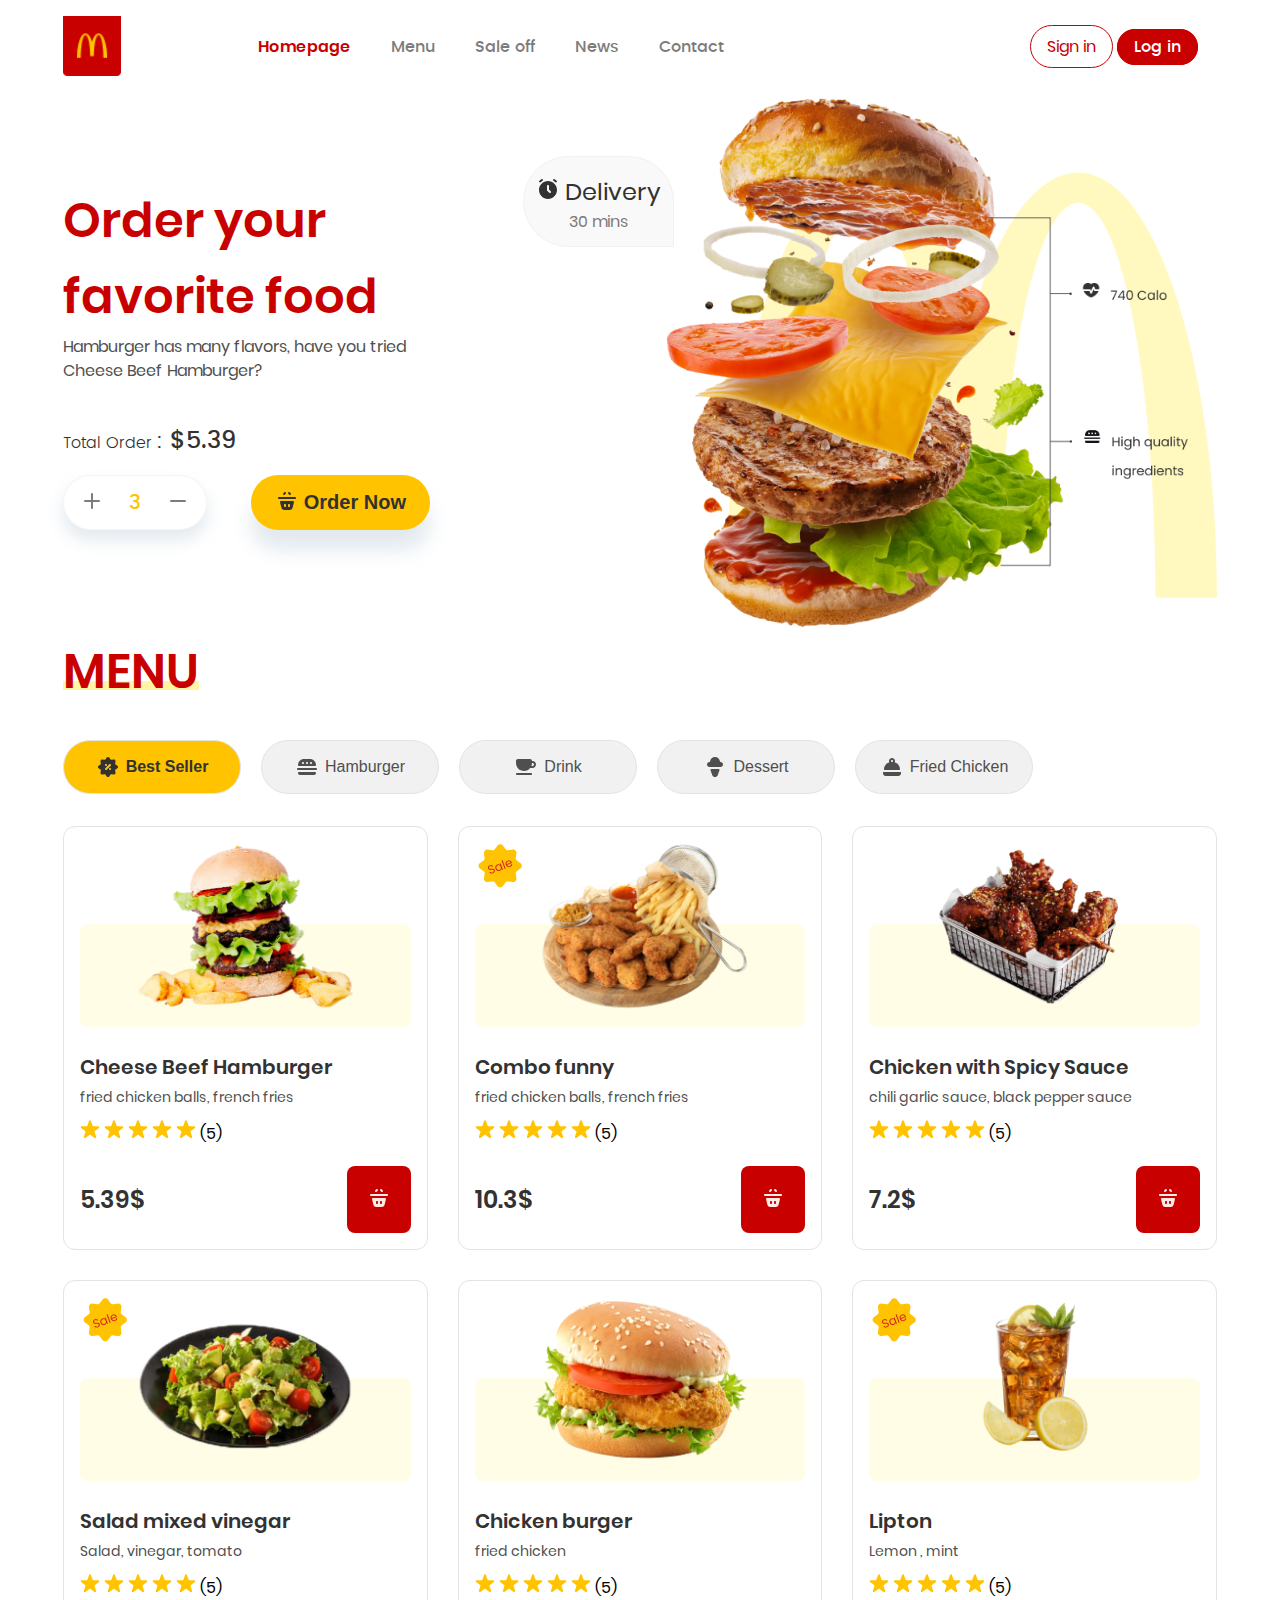
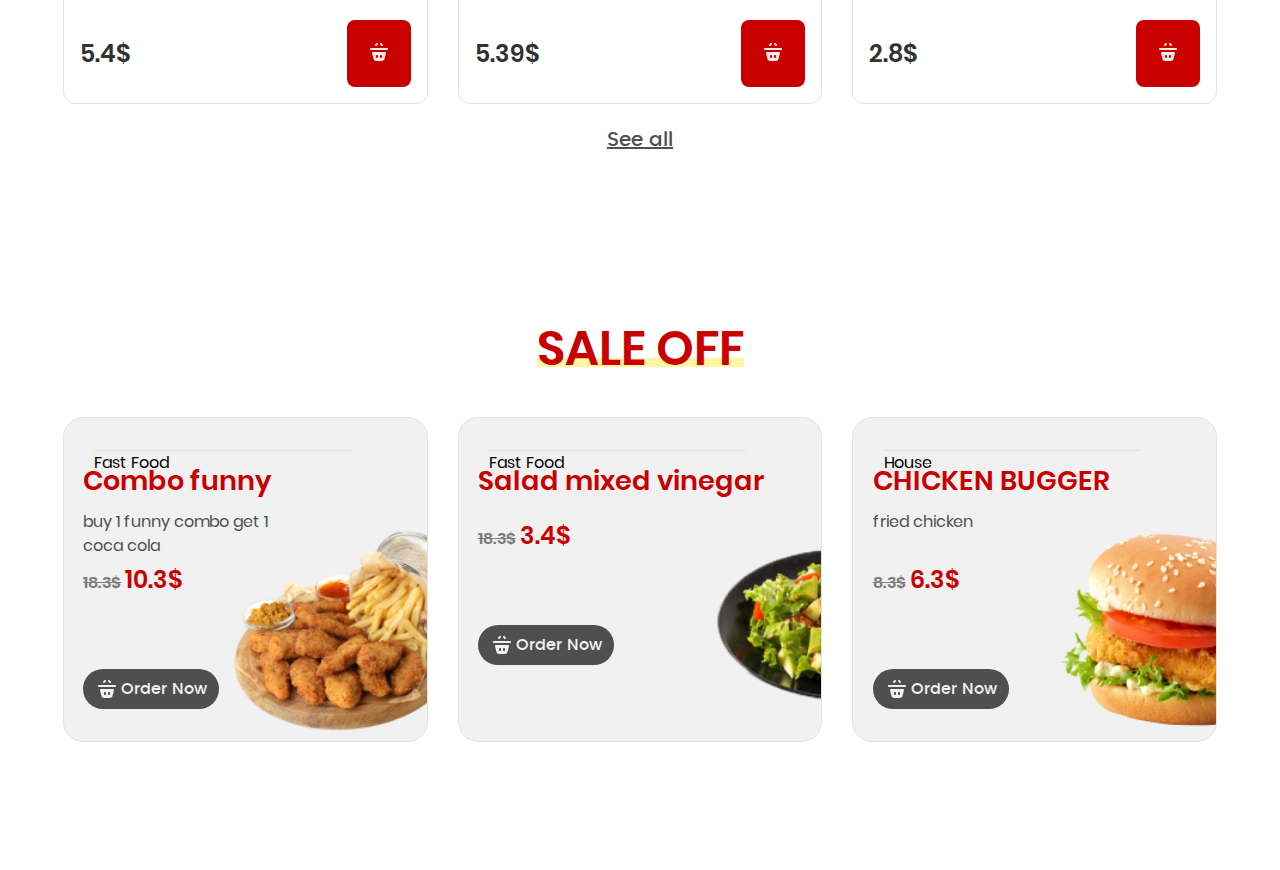
==== commit 5ba4de2c: "Offer Part" ====
--- a/Food Delivery/index.html
+++ b/Food Delivery/index.html
@@ -178,7 +178,6 @@
                         MENU
                         <div class="line-bottom-row-title"></div>
                     </h4>
-                    
                 </div>
 
                 <!-- Menu Buttons -->
@@ -520,10 +519,120 @@
                         </div>
                     </div>
                 </div>
+                <div class="see-all-food">
+                    <a href="">See all</a>
+                </div>
 
                 <!-- Offer List -->
                 <div class="section-off">
-                    
+
+                    <div class="row-title-section">
+                        <h4>
+                            SALE OFF
+                            <div class="line-bottom-row-title"></div>
+                        </h4>
+                    </div>
+
+                    <div class="grid-food-off">
+
+                        <div class="item-food-off">
+                            <div class="title-sm-item">
+                                <span></span>
+                                <span>Fast Food</span>
+                            </div>
+
+                            <div class="row-info-food-off">
+                                <div class="left-item-food">
+                                    <h6>Combo funny</h6>
+                                    <p>buy 1 funny combo get 1 coca cola</p>
+                                    <div class="price-off">
+                                        <del>18.3$</del>
+                                        <span>10.3$</span>
+                                    </div>
+                                    <button>
+                                    <svg width="24" height="24" viewBox="0 0 24 24" fill="none" xmlns="http://www.w3.org/2000/svg">
+                                        <path fill-rule="evenodd" clip-rule="evenodd" d="M5.9963 12C5.344 12 4.86633 12.6144 5.02717 13.2466L6.42488 18.7398C6.76319 20.0693 7.96032 21 9.33225 21H14.6652C16.0383 21 17.2362 20.0678 17.5734 18.7367L18.9644 13.2456C19.1245 12.6137 18.6469 12 17.9951 12H5.9963ZM9 16C9 15.4477 9.44771 15 10 15C10.5523 15 11 15.4477 11 16V17C11 17.5523 10.5523 18 10 18C9.44771 18 9 17.5523 9 17V16ZM13 16C13 15.4477 13.4477 15 14 15C14.5523 15 15 15.4477 15 16V17C15 17.5523 14.5523 18 14 18C13.4477 18 13 17.5523 13 17V16Z" fill="#F1F1F1"/>
+                                        <path d="M3 9C3 8.44772 3.44772 8 4 8H20C20.5523 8 21 8.44772 21 9C21 9.55228 20.5523 10 20 10H4C3.44772 10 3 9.55228 3 9Z" fill="#F1F1F1"/>
+                                        <path fill-rule="evenodd" clip-rule="evenodd" d="M10.7071 4.70711C11.0976 4.31658 11.0976 3.68342 10.7071 3.29289C10.3166 2.90237 9.68342 2.90237 9.29289 3.29289L8.29289 4.29289C7.90237 4.68342 7.90237 5.31658 8.29289 5.70711C8.68342 6.09763 9.31658 6.09763 9.70711 5.70711L10.7071 4.70711ZM13.2929 4.70711C12.9024 4.31658 12.9024 3.68342 13.2929 3.29289C13.6834 2.90237 14.3166 2.90237 14.7071 3.29289L15.7071 4.29289C16.0976 4.68342 16.0976 5.31658 15.7071 5.70711C15.3166 6.09763 14.6834 6.09763 14.2929 5.70711L13.2929 4.70711Z" fill="#F1F1F1"/>
+                                    </svg> 
+                                    <span>
+                                        Order Now
+                                    </span>            
+                                    </button>
+                                </div>
+    
+                                <div class="right-item-off">
+                                    <img src="./img/pic1.png" alt="">
+                                </div>
+                            </div>
+                        </div>
+
+                        <div class="item-food-off">
+                            <div class="title-sm-item">
+                                <span></span>
+                                <span>Fast Food</span>
+                            </div>
+
+                            <div class="row-info-food-off">
+                                <div class="left-item-food">
+                                    <h6>Salad mixed vinegar</h6>
+                                    <!-- <p>buy 1 funny combo get 1 coca cola</p> -->
+                                    <div class="price-off">
+                                        <del>18.3$</del>
+                                        <span>3.4$</span>
+                                    </div>
+                                    <button>
+                                    <svg width="24" height="24" viewBox="0 0 24 24" fill="none" xmlns="http://www.w3.org/2000/svg">
+                                        <path fill-rule="evenodd" clip-rule="evenodd" d="M5.9963 12C5.344 12 4.86633 12.6144 5.02717 13.2466L6.42488 18.7398C6.76319 20.0693 7.96032 21 9.33225 21H14.6652C16.0383 21 17.2362 20.0678 17.5734 18.7367L18.9644 13.2456C19.1245 12.6137 18.6469 12 17.9951 12H5.9963ZM9 16C9 15.4477 9.44771 15 10 15C10.5523 15 11 15.4477 11 16V17C11 17.5523 10.5523 18 10 18C9.44771 18 9 17.5523 9 17V16ZM13 16C13 15.4477 13.4477 15 14 15C14.5523 15 15 15.4477 15 16V17C15 17.5523 14.5523 18 14 18C13.4477 18 13 17.5523 13 17V16Z" fill="#F1F1F1"/>
+                                        <path d="M3 9C3 8.44772 3.44772 8 4 8H20C20.5523 8 21 8.44772 21 9C21 9.55228 20.5523 10 20 10H4C3.44772 10 3 9.55228 3 9Z" fill="#F1F1F1"/>
+                                        <path fill-rule="evenodd" clip-rule="evenodd" d="M10.7071 4.70711C11.0976 4.31658 11.0976 3.68342 10.7071 3.29289C10.3166 2.90237 9.68342 2.90237 9.29289 3.29289L8.29289 4.29289C7.90237 4.68342 7.90237 5.31658 8.29289 5.70711C8.68342 6.09763 9.31658 6.09763 9.70711 5.70711L10.7071 4.70711ZM13.2929 4.70711C12.9024 4.31658 12.9024 3.68342 13.2929 3.29289C13.6834 2.90237 14.3166 2.90237 14.7071 3.29289L15.7071 4.29289C16.0976 4.68342 16.0976 5.31658 15.7071 5.70711C15.3166 6.09763 14.6834 6.09763 14.2929 5.70711L13.2929 4.70711Z" fill="#F1F1F1"/>
+                                    </svg> 
+                                    <span>
+                                        Order Now
+                                    </span>            
+                                    </button>
+                                </div>
+    
+                                <div class="right-item-off">
+                                    <img class="second-child" src="./img/salad.png" alt="">
+                                </div>
+                            </div>
+                        </div>
+
+                        <div class="item-food-off">
+                            <div class="title-sm-item">
+                                <span></span>
+                                <span>House</span>
+                            </div>
+
+                            <div class="row-info-food-off">
+                                <div class="left-item-food">
+                                    <h6>CHICKEN BUGGER</h6>
+                                    <p>fried chicken</p>
+                                    <div class="price-off">
+                                        <del>8.3$</del>
+                                        <span>6.3$</span>
+                                    </div>
+                                    <button>
+                                    <svg width="24" height="24" viewBox="0 0 24 24" fill="none" xmlns="http://www.w3.org/2000/svg">
+                                        <path fill-rule="evenodd" clip-rule="evenodd" d="M5.9963 12C5.344 12 4.86633 12.6144 5.02717 13.2466L6.42488 18.7398C6.76319 20.0693 7.96032 21 9.33225 21H14.6652C16.0383 21 17.2362 20.0678 17.5734 18.7367L18.9644 13.2456C19.1245 12.6137 18.6469 12 17.9951 12H5.9963ZM9 16C9 15.4477 9.44771 15 10 15C10.5523 15 11 15.4477 11 16V17C11 17.5523 10.5523 18 10 18C9.44771 18 9 17.5523 9 17V16ZM13 16C13 15.4477 13.4477 15 14 15C14.5523 15 15 15.4477 15 16V17C15 17.5523 14.5523 18 14 18C13.4477 18 13 17.5523 13 17V16Z" fill="#F1F1F1"/>
+                                        <path d="M3 9C3 8.44772 3.44772 8 4 8H20C20.5523 8 21 8.44772 21 9C21 9.55228 20.5523 10 20 10H4C3.44772 10 3 9.55228 3 9Z" fill="#F1F1F1"/>
+                                        <path fill-rule="evenodd" clip-rule="evenodd" d="M10.7071 4.70711C11.0976 4.31658 11.0976 3.68342 10.7071 3.29289C10.3166 2.90237 9.68342 2.90237 9.29289 3.29289L8.29289 4.29289C7.90237 4.68342 7.90237 5.31658 8.29289 5.70711C8.68342 6.09763 9.31658 6.09763 9.70711 5.70711L10.7071 4.70711ZM13.2929 4.70711C12.9024 4.31658 12.9024 3.68342 13.2929 3.29289C13.6834 2.90237 14.3166 2.90237 14.7071 3.29289L15.7071 4.29289C16.0976 4.68342 16.0976 5.31658 15.7071 5.70711C15.3166 6.09763 14.6834 6.09763 14.2929 5.70711L13.2929 4.70711Z" fill="#F1F1F1"/>
+                                    </svg> 
+                                    <span>
+                                        Order Now
+                                    </span>            
+                                    </button>
+                                </div>
+    
+                                <div class="right-item-off">
+                                    <img src="./img/burger_fried_chicken.png" alt="">
+                                </div>
+                            </div>
+                        </div>
+
+                    </div>
+
                 </div>
 
             </div>
--- a/Food Delivery/css/style.css
+++ b/Food Delivery/css/style.css
@@ -289,9 +289,10 @@
     color: var(--main-color);
     font-size: 48px;
     font-weight: 600;
+    width: max-content;
 }
 .line-bottom-row-title{
-    width: 137px;
+    width: 100%;
     height: 9px;
     background-color: var(--fifth-color);
     position: absolute;
@@ -390,4 +391,153 @@
     border-radius: 8px;
     border: none;
     padding: 10px;
+}
+.see-all-food{
+    margin-top: 1.5rem;
+    text-align: center;
+}
+.see-all-food a{
+    color: var(--second-color);
+    font-size: 20px;
+    font-weight: 500;
+    text-decoration: underline;
+}
+
+/* ---- Offer List ---- */
+.section-off{
+    margin-top: 10rem;
+}
+.section-off .row-title-section{
+    display: flex;
+    justify-content: center;
+}
+.grid-food-off{
+    display: grid;
+    grid-template-columns: repeat(auto-fit,minmax(270px,1fr));
+    gap: 30px;
+    margin-top: 2rem;
+}
+.item-food-off{
+    /* height: 335px; */
+    border: 1px solid var(--sixth-color);
+    border-radius: 20px;
+    background-color: var(--seventh-color);
+    padding: 2rem 0 2rem 1.2rem;
+    overflow: hidden;
+    transition: all 250ms ease;
+    cursor: pointer;
+}
+
+/* -- hover : -- */
+.item-food-off:hover{
+    background-color: var(--main-color);
+    transform: scale(1.1);
+}
+.item-food-off:hover .left-item-food h6{
+    color: var(--fourth-color);
+}
+.item-food-off:hover .left-item-food p{
+    color: var(--eighth-color);
+}
+.item-food-off:hover .title-sm-item span:last-child{
+    color: var(--eighth-color);
+}
+.item-food-off:hover .price-off del{
+    color: var(--eighth-color);
+}
+.item-food-off:hover .price-off span{
+    color: var(--fourth-color);
+}
+.item-food-off:hover .left-item-food button{
+    color: var(--third-color);
+    background-color: var(--eighth-color);
+}
+.item-food-off:hover .left-item-food button svg path{
+    fill: var(--third-color);
+}
+/* -- -- */
+
+.row-info-food-off{
+    display: flex;
+}
+.title-sm-item{
+    display: flex;
+    align-items: center;
+    column-gap: 11px;
+}
+.title-sm-item span:first-child{
+    color: var(--third-color);
+    font-size: 16px;
+    font-weight: 400;
+}
+.title-sm-item span:last-child{
+    display: inline-block;
+    width: 75%;
+    background-color: var(--sixth-color);
+    height: 1px;
+}
+.left-item-food{
+    width: 95%;
+}
+.left-item-food h6{
+    color: var(--main-color);
+    font-size: 27px;
+    font-weight: 600;
+    margin: 0.6rem 0;
+    white-space: nowrap;
+    transition: all 250ms ease;
+}
+.left-item-food p{
+    color: var(--ninth-color);
+    font-size: 16px;
+    font-weight: 400;
+    line-height: 24px;
+    height: 44px;
+    transition: all 250ms ease;
+}
+.left-item-food button{
+    background-color: var(--ninth-color);
+    color: var(--seventh-color);
+    border-radius: 20px;
+    font-size: 16px;
+    font-weight: 500;
+    font-family: Poppins;
+    display: flex;
+    align-items: center;
+    column-gap: 2px;
+    padding: 8px 12px;
+    margin-top: 4.5rem;
+    border: none;
+    transition: all 250ms ease;
+}
+.price-off del{
+    color: var(--firth-color);
+    font-size: 16px;
+    font-weight: 600;
+}
+.price-off span{
+    color: var(--main-color);
+    font-size: 24px;
+    font-weight: 600;
+    margin-top: 0.5rem;
+    display: inline-block;
+    transition: all 250ms ease;
+}
+/* .right-item-off p{
+    color: var(--ninth-color);
+    font-size: 16px;
+    font-weight: 400;
+    line-height: 24px;
+} */
+.right-item-off img{
+    /* transform: scale(2); */
+    position: relative;
+    top: 30%;
+    width: 273px;
+    max-width: 273px;
+    max-height: 204px;
+    right: 20%;
+}
+.second-child{
+    right: 95%;
 }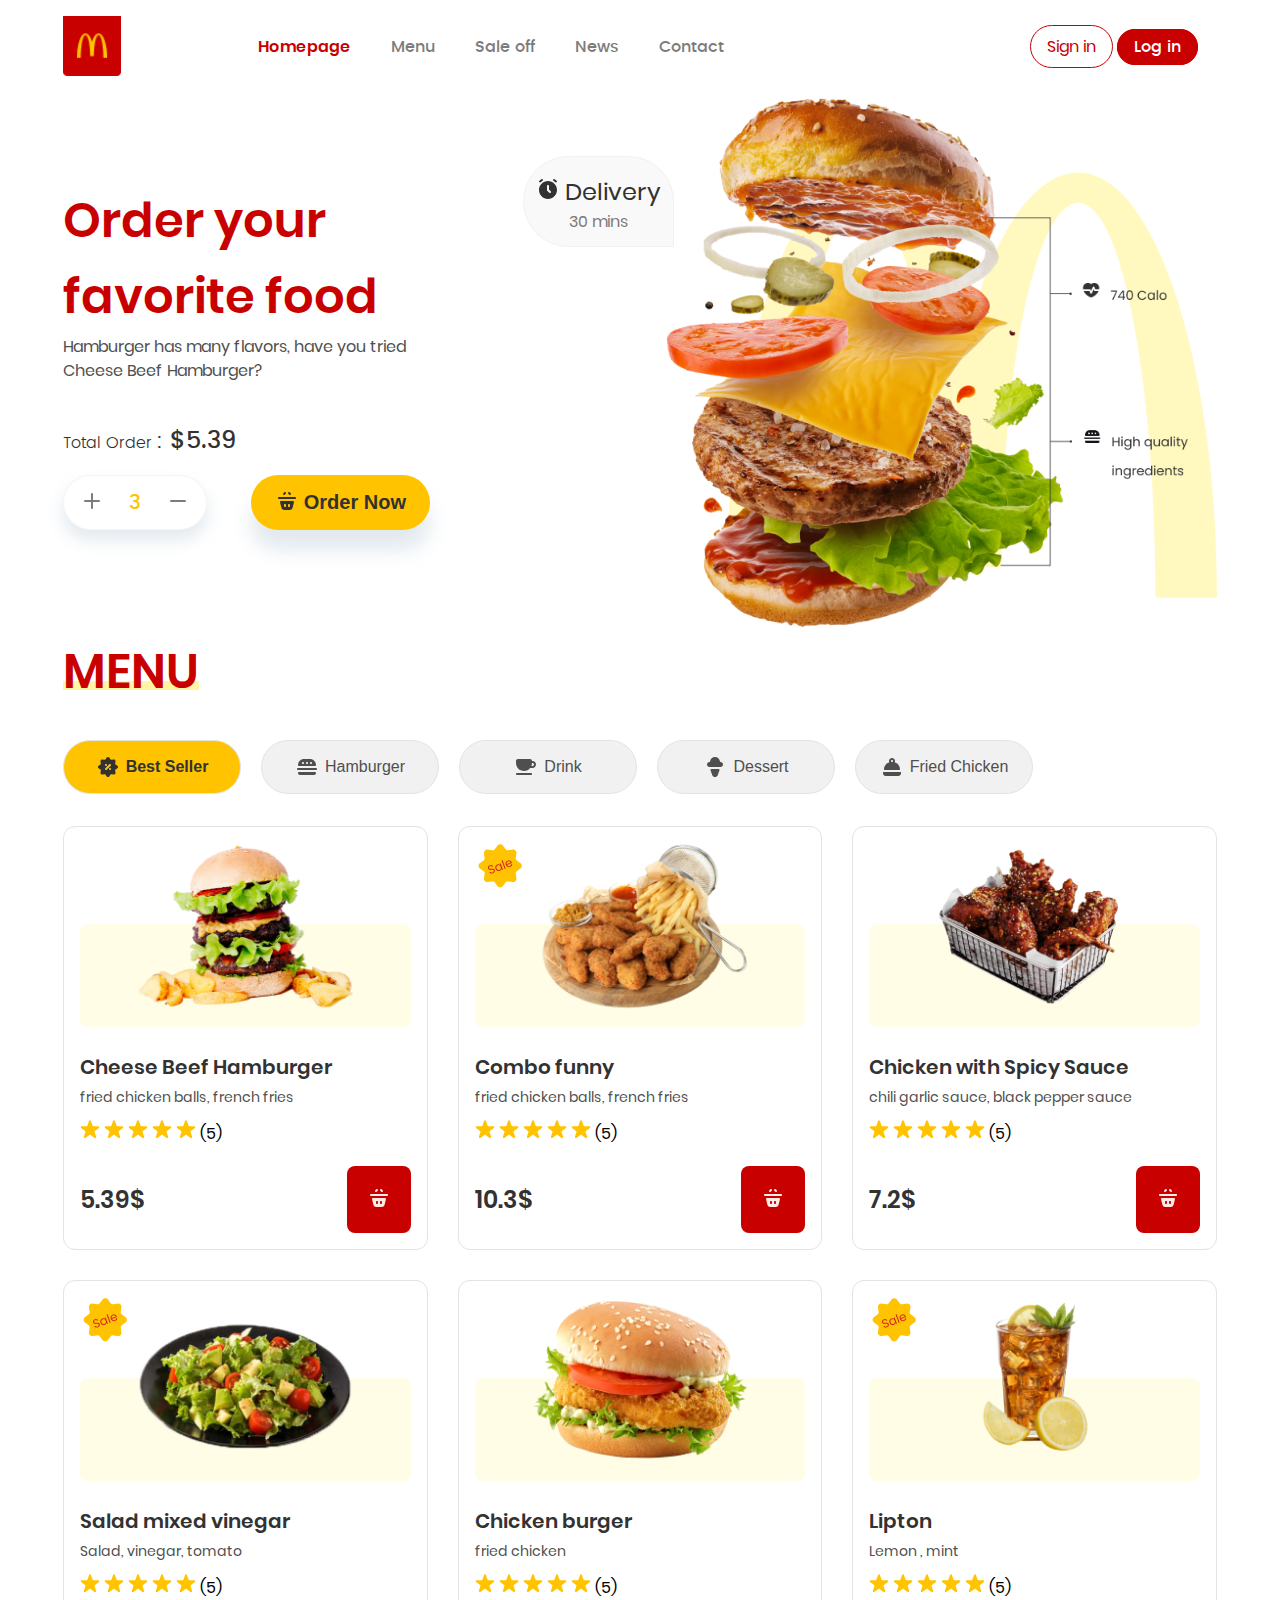
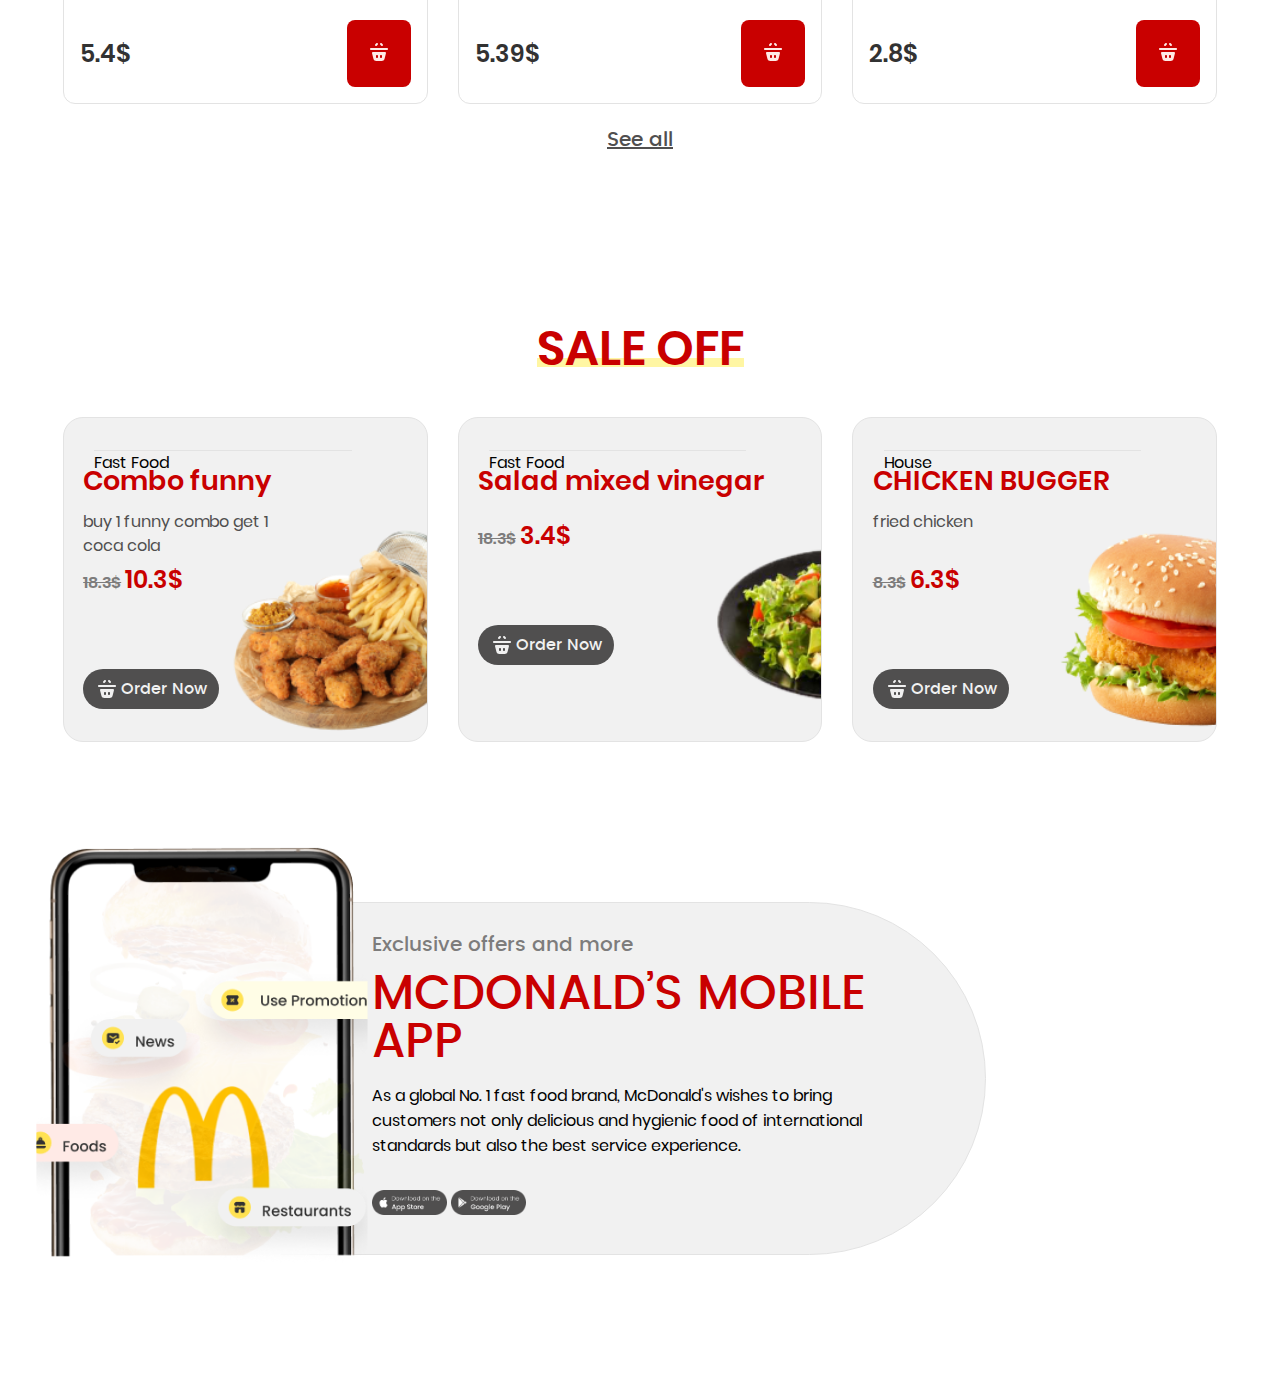
==== commit dc15e07e: "section-mobile" ====
--- a/Food Delivery/index.html
+++ b/Food Delivery/index.html
@@ -635,6 +635,31 @@
 
                 </div>
 
+                <!-- Mobile App -->
+                <div class="section-mobile">
+
+                    <div class="img-section-mobile">
+                        <img src="./img/Group 23.png" alt="">
+                    </div>
+
+                    <div class="content-section-mobile">
+                        <h6>Exclusive offers and more</h6>
+                        <h4>MCDONALD’S MOBILE APP</h4>
+                        <p>As a global No. 1 fast food brand, McDonald's wishes to bring customers not only delicious and hygienic food of international standards but also the best service experience.</p>
+                    
+                        <div class="dl-btn-app">
+                            <a href="#">
+                               <img src="./img/ammount.png" alt="">
+                            </a>
+                            <a href="#">
+                               <img src="./img/ammount2.png" alt="">
+                            </a>
+                        </div>
+
+                    </div>
+
+                </div>
+
             </div>
         </main>
     
--- a/Food Delivery/css/style.css
+++ b/Food Delivery/css/style.css
@@ -540,4 +540,42 @@
 }
 .second-child{
     right: 95%;
+}
+.section-mobile{
+    border: 1px solid var(--sixth-color);
+    background-color: var(--seventh-color);
+    border-radius: 0 500px 500px 0;
+    max-width: 80%;
+    margin-top: 10rem;
+    display: grid;
+    grid-template-columns: 30% 65%;
+}
+.img-section-mobile img{
+    height: 100%;
+    object-fit: cover;
+    transform: scale(1.2);
+    position: relative;
+    max-width: 400px;
+    top: -20px;
+}
+.content-section-mobile{
+    padding: 2rem;
+    justify-self: center;
+    align-items: center;
+}
+.dl-btn-app a{
+    margin-top: 32px;
+    width: 14%;
+    display: inline-block;
+}
+.content-section-mobile h6{
+    color: var(--firth-color);
+    font-size: 20px;
+    font-weight: 500;
+}
+.content-section-mobile h4{
+    color: var(--main-color);
+    font-size: 48px;
+    font-weight: 500;
+    margin: 1rem 0;
 }